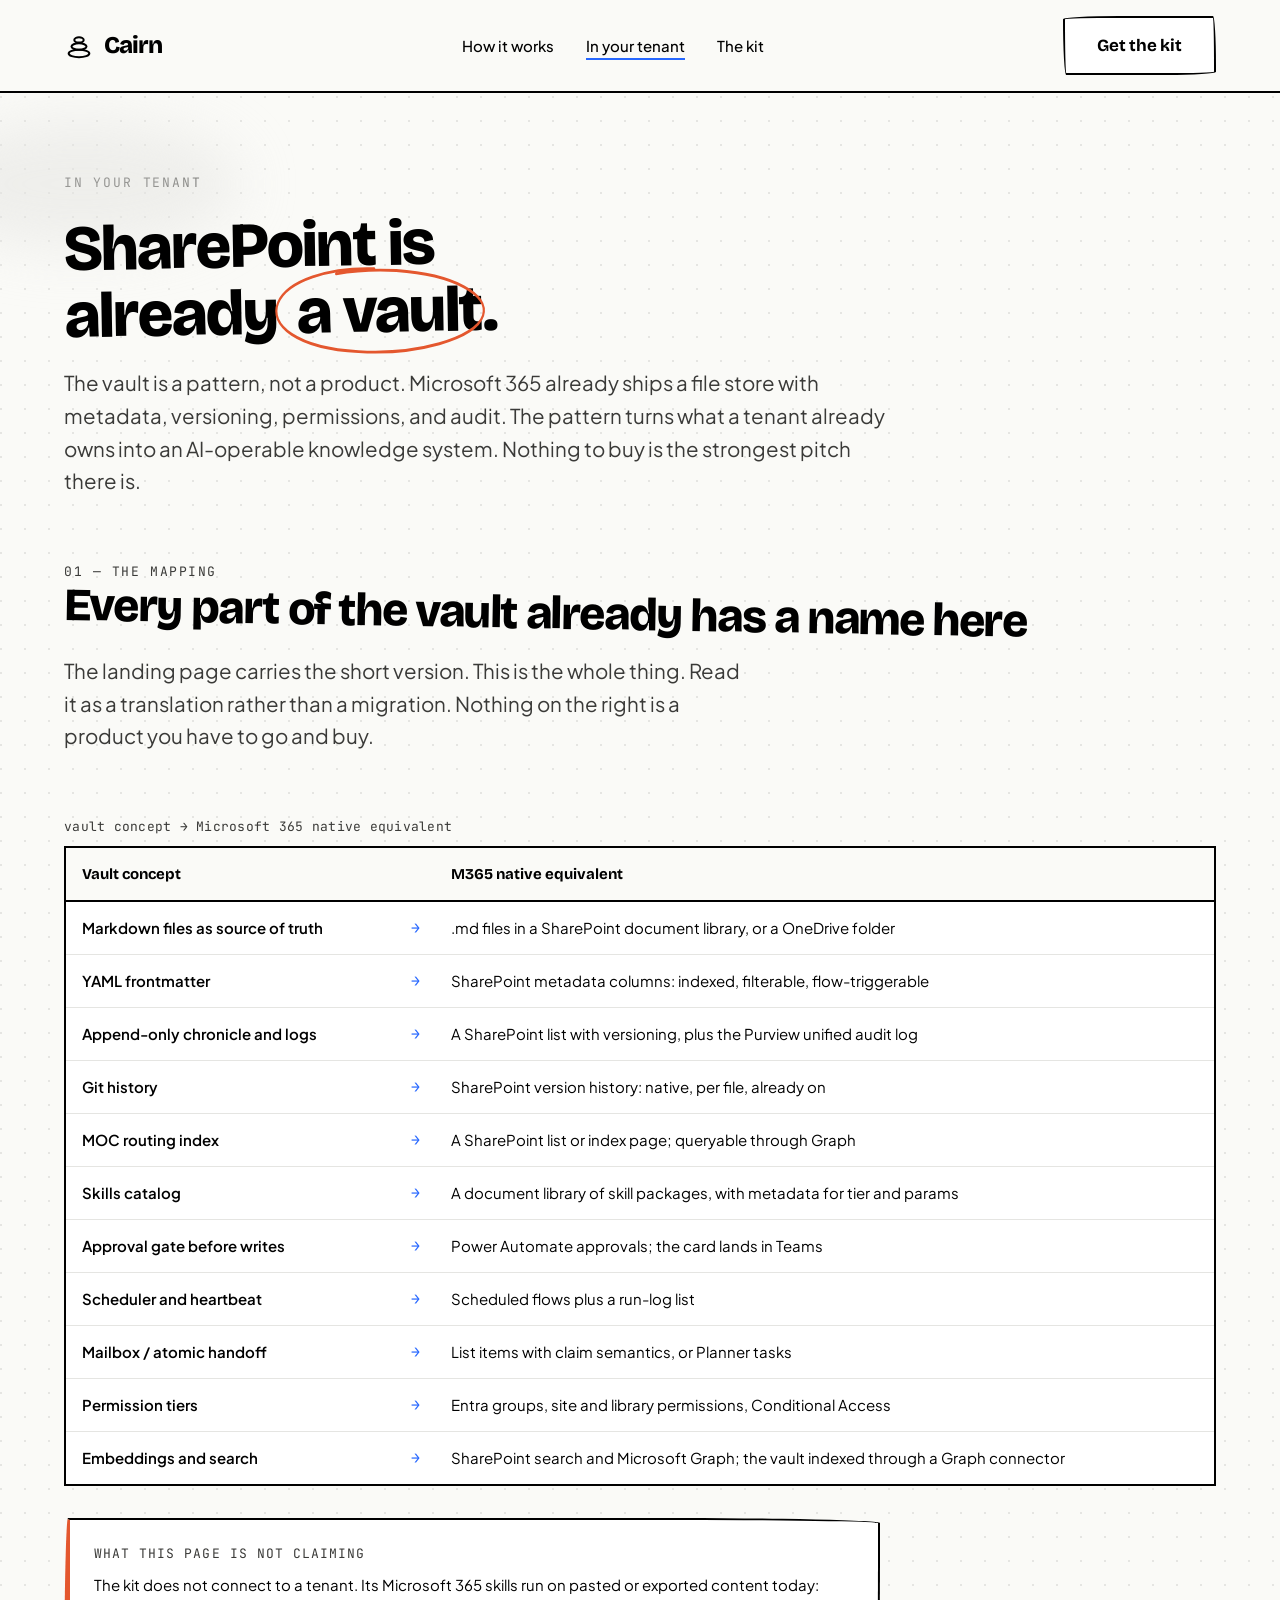
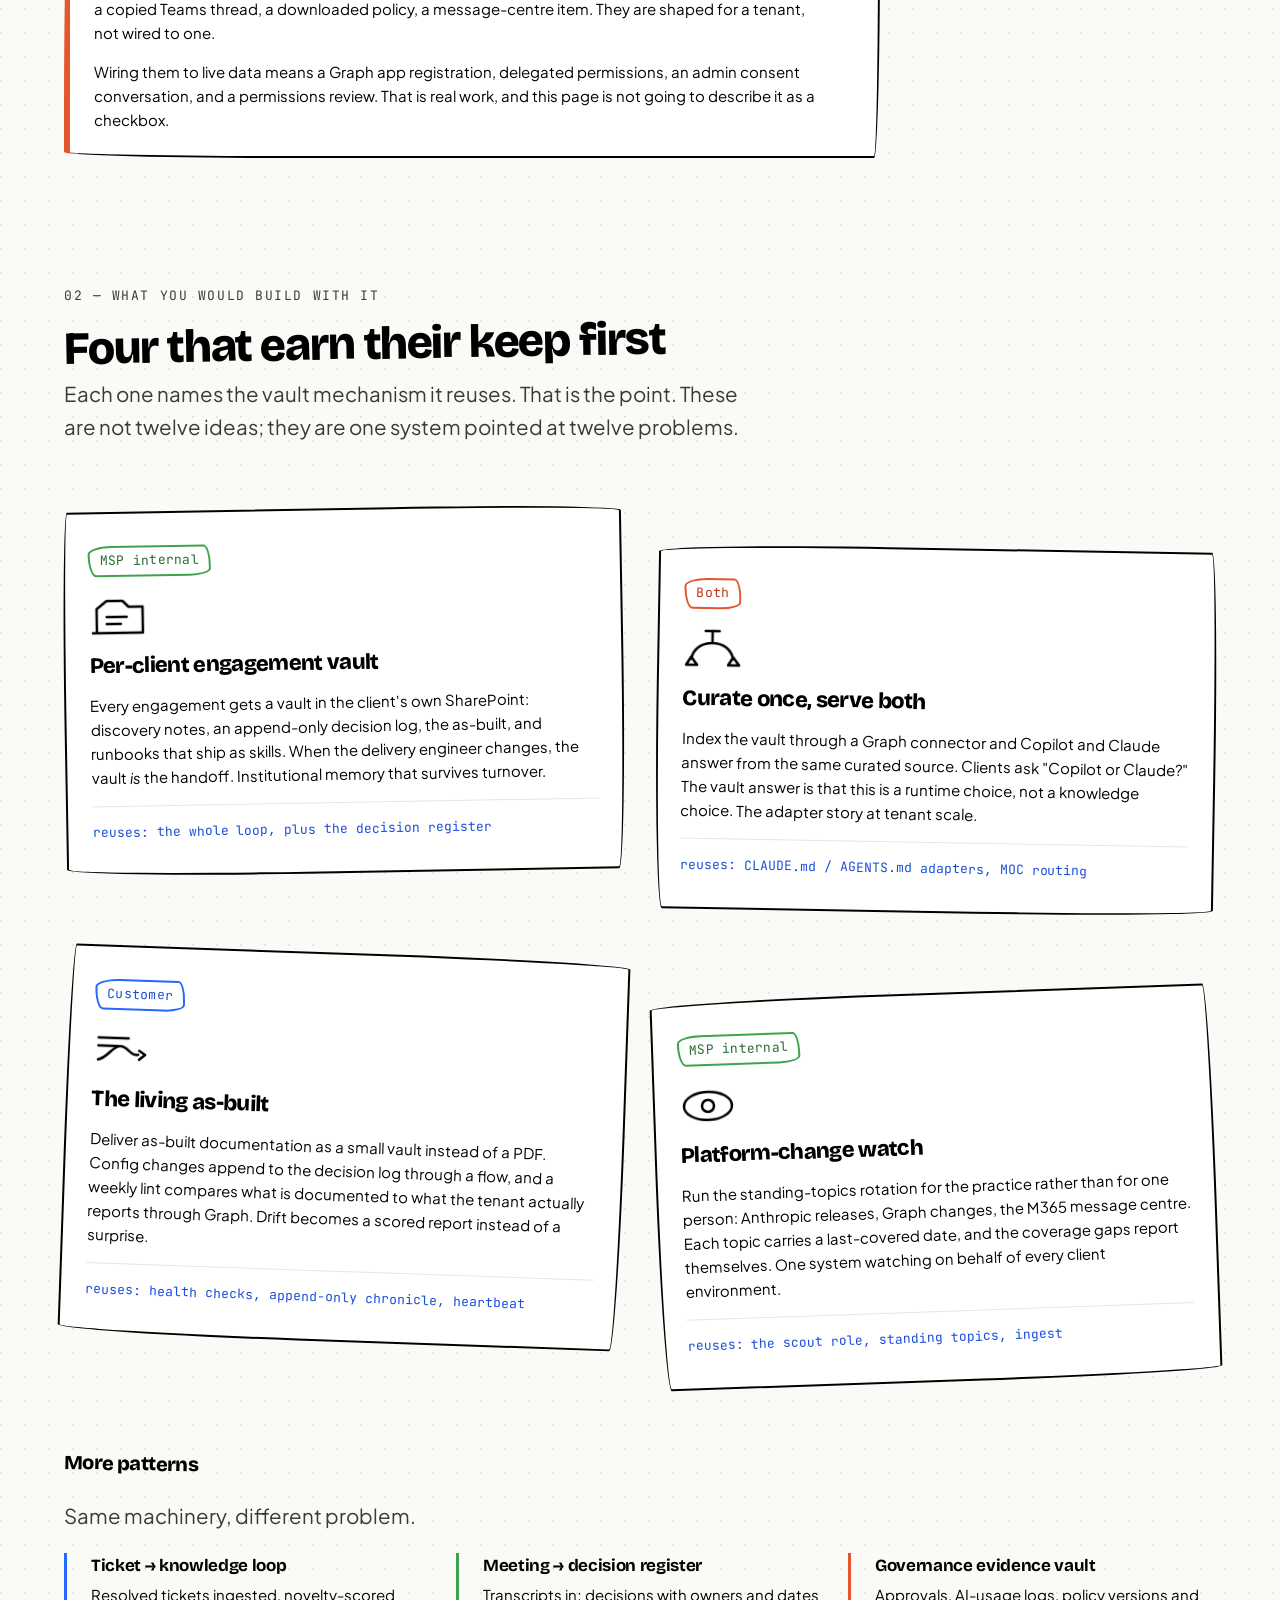
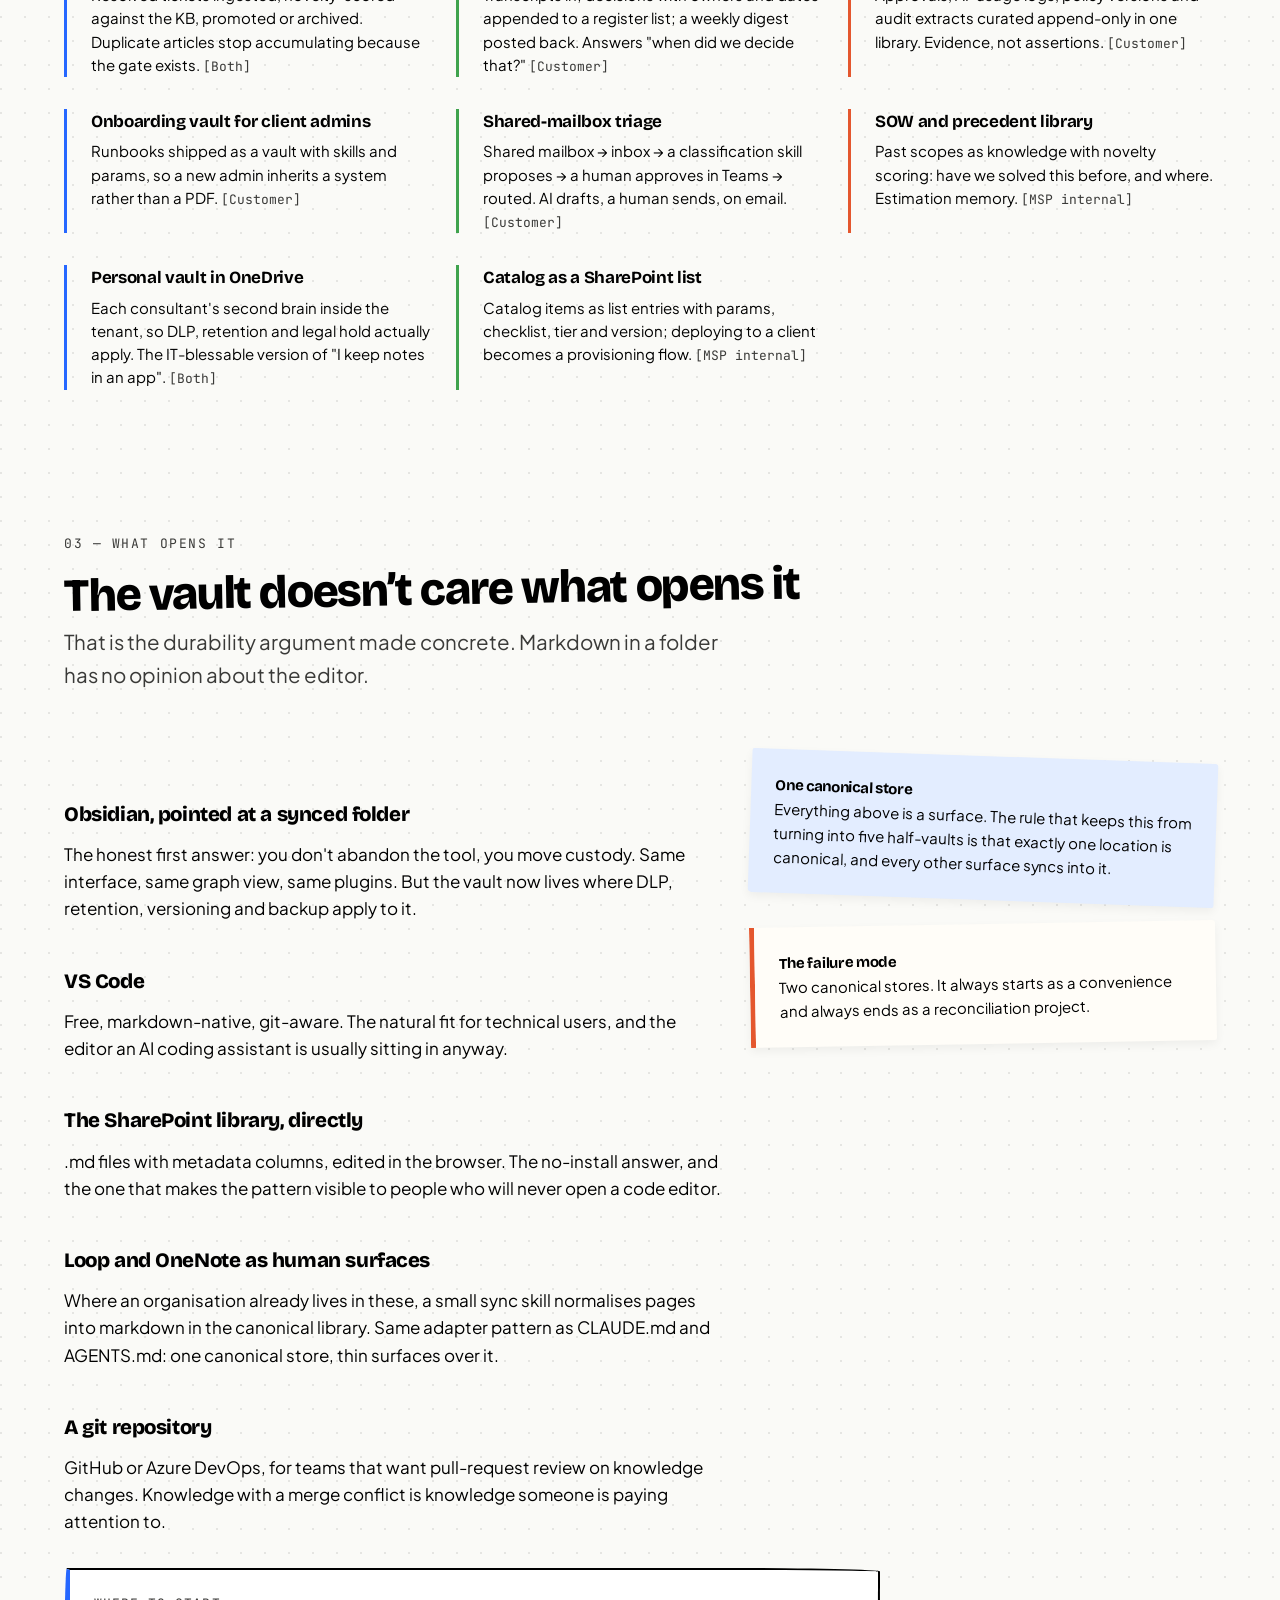
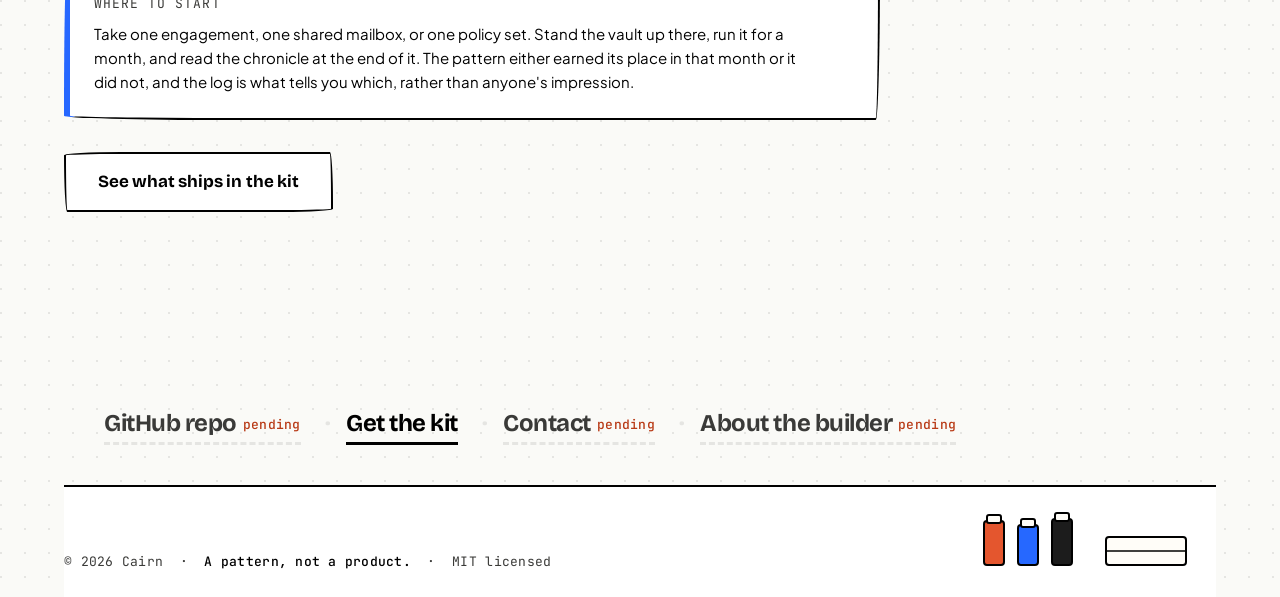
==== site/in-your-tenant.html @ 685f22d9 "Language and visual pass Language: em-dashes cut from 66 to 16 across the site (1.92 to 0.47 per 100" ====
<!DOCTYPE html>
<html lang="en">
<head>
<meta charset="utf-8">
<meta name="viewport" content="width=device-width, initial-scale=1">
<title>In your tenant — Cairn</title>
<meta name="description" content="The vault pattern on Microsoft rails. A tenant already ships a file store with metadata, versioning, permissions, approvals and audit — the full concept mapping, what you would build with it, and what it honestly takes.">
<meta name="theme-color" content="#FAFAF7">
<link rel="preconnect" href="https://fonts.googleapis.com">
<link rel="preconnect" href="https://fonts.gstatic.com" crossorigin>
<link href="https://fonts.googleapis.com/css2?family=Bricolage+Grotesque:opsz,wght@12..96,700;12..96,800&family=JetBrains+Mono:wght@400;500&family=Plus+Jakarta+Sans:wght@400;500;700&display=swap" rel="stylesheet">
<link rel="stylesheet" href="assets/board.css?v=20260827i">
<link rel="icon" href="data:image/svg+xml,%3Csvg xmlns='http://www.w3.org/2000/svg' viewBox='0 0 32 32'%3E%3Crect width='32' height='32' fill='%23FAFAF7'/%3E%3Cg fill='none' stroke='%23000' stroke-width='2.2'%3E%3Cellipse cx='16' cy='24' rx='11' ry='4'/%3E%3Cellipse cx='16' cy='16.5' rx='8' ry='3.4'/%3E%3Cellipse cx='16' cy='9.5' rx='5' ry='2.8'/%3E%3C/g%3E%3C/svg%3E">
<script>document.documentElement.className += " js";</script>
</head>
<body>

<a class="skip" href="#main">Skip to content</a>

<svg width="0" height="0" aria-hidden="true" focusable="false" class="defs">
  <filter id="marker" x="-12%" y="-12%" width="124%" height="124%">
    <feTurbulence type="fractalNoise" baseFrequency="0.028" numOctaves="2" seed="7" result="n"/>
    <feDisplacementMap in="SourceGraphic" in2="n" scale="2.1" xChannelSelector="R" yChannelSelector="G"/>
  </filter>
  <filter id="marker-fine" x="-12%" y="-12%" width="124%" height="124%">
    <feTurbulence type="fractalNoise" baseFrequency="0.04" numOctaves="2" seed="3" result="n2"/>
    <feDisplacementMap in="SourceGraphic" in2="n2" scale="1.3" xChannelSelector="R" yChannelSelector="G"/>
  </filter>
</svg>

<header class="nav">
  <div class="board nav-inner">
    <a class="wordmark" href="index.html">
      <svg width="30" height="30" viewBox="0 0 32 32" aria-hidden="true" focusable="false">
        <g fill="none" stroke="currentColor" stroke-width="2.2" filter="url(#marker-fine)">
          <ellipse cx="16" cy="24" rx="11" ry="4"/>
          <ellipse cx="16" cy="16.5" rx="8" ry="3.4"/>
          <ellipse cx="16" cy="9.5" rx="5" ry="2.8"/>
        </g>
      </svg>
      Cairn
    </a>
    <nav aria-label="Primary">
      <ul class="nav-links">
        <li><a href="index.html#panel-loop">How it works</a></li>
        <li><a href="in-your-tenant.html" aria-current="page">In your tenant</a></li>
        <li><a href="the-kit.html">The kit</a></li>
      </ul>
    </nav>
    <a class="btn" href="cairn-kit.zip" download>Get the kit</a>
  </div>
</header>

<main id="main">

<section class="board page-head">
  <div class="ghost ghost--hero"></div>
  <span class="eyebrow">In your tenant</span>
  <h1 class="rot-n1">SharePoint is already
    <span class="circled">a vault.<svg viewBox="0 0 400 130" aria-hidden="true" focusable="false" preserveAspectRatio="none"><path d="M196 8C112 5 34 22 16 52c-18 30 34 62 148 68 106 6 218-14 233-46 13-28-52-56-160-63-38-2-77-1-112 3"/></svg></span>
  </h1>
  <p class="section-lead">
    The vault is a pattern, not a product. Microsoft 365 already ships a file store
    with metadata, versioning, permissions, and audit. The pattern turns what a
    tenant already owns into an AI-operable knowledge system. Nothing to buy is the
    strongest pitch there is.
  </p>
</section>

<!-- =============================================== the mapping ============ -->
<section class="board section">
  <div class="section-head">
    <span class="section-num">01 &mdash; the mapping</span>
    <h2 class="rot-p1">Every part of the vault already has a name here</h2>
    <p class="section-lead">
      The landing page carries the short version. This is the whole thing. Read it
      as a translation rather than a migration. Nothing on the right is a product you
      have to go and buy.
    </p>
  </div>

  <div class="board-table-wrap">
    <table class="board-table">
      <caption>vault concept &rarr; Microsoft 365 native equivalent</caption>
      <thead>
        <tr>
          <th scope="col">Vault concept</th>
          <th scope="col" class="arrow-cell"><span class="sr-only">maps to</span></th>
          <th scope="col">M365 native equivalent</th>
        </tr>
      </thead>
      <tbody>
        <tr><td>Markdown files as source of truth</td><td class="arrow-cell"><span aria-hidden="true">&rarr;</span></td><td>.md files in a SharePoint document library, or a OneDrive folder</td></tr>
        <tr><td>YAML frontmatter</td><td class="arrow-cell"><span aria-hidden="true">&rarr;</span></td><td>SharePoint metadata columns: indexed, filterable, flow-triggerable</td></tr>
        <tr><td>Append-only chronicle and logs</td><td class="arrow-cell"><span aria-hidden="true">&rarr;</span></td><td>A SharePoint list with versioning, plus the Purview unified audit log</td></tr>
        <tr><td>Git history</td><td class="arrow-cell"><span aria-hidden="true">&rarr;</span></td><td>SharePoint version history: native, per file, already on</td></tr>
        <tr><td>MOC routing index</td><td class="arrow-cell"><span aria-hidden="true">&rarr;</span></td><td>A SharePoint list or index page; queryable through Graph</td></tr>
        <tr><td>Skills catalog</td><td class="arrow-cell"><span aria-hidden="true">&rarr;</span></td><td>A document library of skill packages, with metadata for tier and params</td></tr>
        <tr><td>Approval gate before writes</td><td class="arrow-cell"><span aria-hidden="true">&rarr;</span></td><td>Power Automate approvals; the card lands in Teams</td></tr>
        <tr><td>Scheduler and heartbeat</td><td class="arrow-cell"><span aria-hidden="true">&rarr;</span></td><td>Scheduled flows plus a run-log list</td></tr>
        <tr><td>Mailbox / atomic handoff</td><td class="arrow-cell"><span aria-hidden="true">&rarr;</span></td><td>List items with claim semantics, or Planner tasks</td></tr>
        <tr><td>Permission tiers</td><td class="arrow-cell"><span aria-hidden="true">&rarr;</span></td><td>Entra groups, site and library permissions, Conditional Access</td></tr>
        <tr><td>Embeddings and search</td><td class="arrow-cell"><span aria-hidden="true">&rarr;</span></td><td>SharePoint search and Microsoft Graph; the vault indexed through a Graph connector</td></tr>
      </tbody>
    </table>
  </div>

  <div class="callout callout--red">
    <span class="callout-label">What this page is not claiming</span>
    <p>The kit does not connect to a tenant. Its Microsoft 365 skills run on pasted
    or exported content today: a copied Teams thread, a downloaded policy, a
    message-centre item. They are shaped for a tenant, not wired to one.</p>
    <p>Wiring them to live data means a Graph app registration, delegated
    permissions, an admin consent conversation, and a permissions review. That is
    real work, and this page is not going to describe it as a checkbox.</p>
  </div>
</section>

<!-- =============================================== what you'd build ======= -->
<section class="board section">
  <div class="section-head">
    <span class="section-num">02 &mdash; what you would build with it</span>
    <h2 class="rot-n1">Four that earn their keep first</h2>
    <p class="section-lead">
      Each one names the vault mechanism it reuses. That is the point. These
      are not twelve ideas; they are one system pointed at twelve problems.
    </p>
  </div>

  <div class="case-grid">

    <article class="case rot-n1">
      <div class="tag-row"><span class="chip chip--internal">MSP internal</span></div>
      <svg width="58" height="46" viewBox="0 0 58 46" aria-hidden="true" focusable="false" class="arrow">
        <g filter="url(#marker)">
          <path d="M4 40h50M8 40V16l10-8h16l6 6h14v26"/>
          <path d="M18 24h20M18 31h14"/>
        </g>
      </svg>
      <h3>Per-client engagement vault</h3>
      <p>Every engagement gets a vault in the client's own SharePoint: discovery
      notes, an append-only decision log, the as-built, and runbooks that ship as
      skills. When the delivery engineer changes, the vault <em>is</em> the handoff.
      Institutional memory that survives turnover.</p>
      <span class="reuses">reuses: the whole loop, plus the decision register</span>
    </article>

    <article class="case rot-p1">
      <div class="tag-row"><span class="chip chip--both">Both</span></div>
      <svg width="58" height="46" viewBox="0 0 58 46" aria-hidden="true" focusable="false" class="arrow">
        <g filter="url(#marker)">
          <path d="M29 6v12M29 18C18 18 10 24 8 34M29 18c11 0 19 6 21 16"/>
          <path d="M3 40l5-8 6 8zM45 40l5-8 6 8z"/>
          <path d="M22 6h14"/>
        </g>
      </svg>
      <h3>Curate once, serve both</h3>
      <p>Index the vault through a Graph connector and Copilot and Claude answer
      from the same curated source. Clients ask "Copilot or Claude?" The vault
      answer is that this is a runtime choice, not a knowledge choice. The adapter
      story at tenant scale.</p>
      <span class="reuses">reuses: CLAUDE.md / AGENTS.md adapters, MOC routing</span>
    </article>

    <article class="case rot-p2">
      <div class="tag-row"><span class="chip chip--m365">Customer</span></div>
      <svg width="58" height="46" viewBox="0 0 58 46" aria-hidden="true" focusable="false" class="arrow">
        <g filter="url(#marker)">
          <path d="M5 34c10-2 14-14 22-14s10 10 18 8"/>
          <path d="M5 12h30M5 20h20"/>
          <path d="M46 24l6 4-6 5"/>
        </g>
      </svg>
      <h3>The living as-built</h3>
      <p>Deliver as-built documentation as a small vault instead of a PDF. Config
      changes append to the decision log through a flow, and a weekly lint compares
      what is documented to what the tenant actually reports through Graph. Drift
      becomes a scored report instead of a surprise.</p>
      <span class="reuses">reuses: health checks, append-only chronicle, heartbeat</span>
    </article>

    <article class="case rot-n2">
      <div class="tag-row"><span class="chip chip--internal">MSP internal</span></div>
      <svg width="58" height="46" viewBox="0 0 58 46" aria-hidden="true" focusable="false" class="arrow">
        <g filter="url(#marker)">
          <path d="M29 38c-13 0-24-6-24-14S16 10 29 10s24 6 24 14-11 14-24 14z"/>
          <path d="M29 30a6 6 0 1 0 0-12 6 6 0 0 0 0 12z"/>
        </g>
      </svg>
      <h3>Platform-change watch</h3>
      <p>Run the standing-topics rotation for the practice rather than for one
      person: Anthropic releases, Graph changes, the M365 message centre. Each topic
      carries a last-covered date, and the coverage gaps report themselves. One
      system watching on behalf of every client environment.</p>
      <span class="reuses">reuses: the scout role, standing topics, ingest</span>
    </article>

  </div>

  <h3 class="rot-p1">More patterns</h3>
  <p class="section-lead">Same machinery, different problem.</p>

  <div class="more-grid">
    <div class="more-item"><b>Ticket &rarr; knowledge loop</b> Resolved tickets ingested, novelty-scored against the KB, promoted or archived. Duplicate articles stop accumulating because the gate exists. <span class="mono muted">[Both]</span></div>
    <div class="more-item"><b>Meeting &rarr; decision register</b> Transcripts in; decisions with owners and dates appended to a register list; a weekly digest posted back. Answers "when did we decide that?" <span class="mono muted">[Customer]</span></div>
    <div class="more-item"><b>Governance evidence vault</b> Approvals, AI-usage logs, policy versions and audit extracts curated append-only in one library. Evidence, not assertions. <span class="mono muted">[Customer]</span></div>
    <div class="more-item"><b>Onboarding vault for client admins</b> Runbooks shipped as a vault with skills and params, so a new admin inherits a system rather than a PDF. <span class="mono muted">[Customer]</span></div>
    <div class="more-item"><b>Shared-mailbox triage</b> Shared mailbox &rarr; inbox &rarr; a classification skill proposes &rarr; a human approves in Teams &rarr; routed. AI drafts, a human sends, on email. <span class="mono muted">[Customer]</span></div>
    <div class="more-item"><b>SOW and precedent library</b> Past scopes as knowledge with novelty scoring: have we solved this before, and where. Estimation memory. <span class="mono muted">[MSP internal]</span></div>
    <div class="more-item"><b>Personal vault in OneDrive</b> Each consultant's second brain inside the tenant, so DLP, retention and legal hold actually apply. The IT-blessable version of "I keep notes in an app". <span class="mono muted">[Both]</span></div>
    <div class="more-item"><b>Catalog as a SharePoint list</b> Catalog items as list entries with params, checklist, tier and version; deploying to a client becomes a provisioning flow. <span class="mono muted">[MSP internal]</span></div>
  </div>
</section>

<!-- =============================================== toolsets =============== -->
<section class="board section">
  <div class="section-head">
    <span class="section-num">03 &mdash; what opens it</span>
    <h2 class="rot-n1">The vault doesn&rsquo;t care what opens it</h2>
    <p class="section-lead">
      That is the durability argument made concrete. Markdown in a folder has no
      opinion about the editor.
    </p>
  </div>

  <div class="grid">
    <div class="col-1-8 prose">
      <h3>Obsidian, pointed at a synced folder</h3>
      <p>The honest first answer: you don't abandon the tool, you move custody. Same
      interface, same graph view, same plugins. But the vault now lives where DLP,
      retention, versioning and backup apply to it.</p>

      <h3>VS Code</h3>
      <p>Free, markdown-native, git-aware. The natural fit for technical users, and
      the editor an AI coding assistant is usually sitting in anyway.</p>

      <h3>The SharePoint library, directly</h3>
      <p>.md files with metadata columns, edited in the browser. The no-install
      answer, and the one that makes the pattern visible to people who will never
      open a code editor.</p>

      <h3>Loop and OneNote as human surfaces</h3>
      <p>Where an organisation already lives in these, a small sync skill normalises
      pages into markdown in the canonical library. Same adapter pattern as
      CLAUDE.md and AGENTS.md: one canonical store, thin surfaces over it.</p>

      <h3>A git repository</h3>
      <p>GitHub or Azure DevOps, for teams that want pull-request review on knowledge
      changes. Knowledge with a merge conflict is knowledge someone is paying
      attention to.</p>
    </div>

    <div class="col-8-13">
      <div class="note note--blue rot-p2">
        <p class="note-title">One canonical store</p>
        <p>Everything above is a surface. The rule that keeps this from turning into
        five half-vaults is that exactly one location is canonical, and every other
        surface syncs into it.</p>
      </div>
      <div class="note note--redline rot-n1 stack-top">
        <p class="note-title">The failure mode</p>
        <p>Two canonical stores. It always starts as a convenience and always ends as
        a reconciliation project.</p>
      </div>
    </div>
  </div>

  <div class="callout callout--blue">
    <span class="callout-label">Where to start</span>
    <p>Take one engagement, one shared mailbox, or one policy set. Stand the vault up
    there, run it for a month, and read the chronicle at the end of it. The pattern
    either earned its place in that month or it did not, and the log is what tells
    you which, rather than anyone's impression.</p>
  </div>

  <p><a class="btn btn--blue" href="the-kit.html">See what ships in the kit</a></p>
</section>

</main>

<footer class="footer">
  <div class="board">
    <ul class="footer-links">
      <li><span class="pending">GitHub repo<span class="tag">pending</span></span></li>
      <li><a href="cairn-kit.zip" download>Get the kit</a></li>
      <li><span class="pending">Contact<span class="tag">pending</span></span></li>
      <li><span class="pending">About the builder<span class="tag">pending</span></span></li>
    </ul>
  </div>

  <div class="board">
    <div class="tray">
      <p class="tray-meta tray-line">
        &copy; 2026 Cairn &nbsp;&middot;&nbsp; <strong>A pattern, not a product.</strong>
        &nbsp;&middot;&nbsp; MIT licensed
      </p>
      <svg width="240" height="62" viewBox="0 0 240 62" aria-hidden="true" focusable="false">
        <g filter="url(#marker-fine)" class="s-ink" stroke-width="2" stroke-linejoin="round">
          <rect x="8"  y="10" width="20" height="44" rx="3" class="f-red"/>
          <rect x="11" y="4"  width="14" height="8"  rx="2" class="f-paper"/>
          <rect x="42" y="14" width="20" height="40" rx="3" class="f-blue"/>
          <rect x="45" y="8"  width="14" height="8"  rx="2" class="f-paper"/>
          <rect x="76" y="8"  width="20" height="46" rx="3" class="f-solid"/>
          <rect x="79" y="2"  width="14" height="8"  rx="2" class="f-paper"/>
          <rect x="130" y="26" width="80" height="28" rx="3" class="f-paper"/>
          <path d="M130 40h80" stroke-width="1.6"/>
        </g>
      </svg>
    </div>
  </div>
</footer>

<script src="assets/board.js?v=20260827i" defer></script>
</body>
</html>
---- site/assets/board.css ----
/* ==========================================================================
   Cairn — the board
   Hand-drawn whiteboard. Light mode only: it is a whiteboard.
   Tokens follow stitch_document_instruction_guide/DESIGN.md.
   ========================================================================== */

:root {
  /* --- surface ------------------------------------------------------- */
  --board:            #FAFAF7;   /* off-white dry-erase */
  --board-white:      #FFFFFF;   /* paper laid on the board */
  --dot:              #E5E5E2;   /* 24px dot grid */
  --smudge:           #E5E5E2;   /* eraser ghosts */
  --tape:             #EAE6D8;

  /* --- marker ink: strokes, circles, arrows, box edges ----------------
     These are the three briefed accents, unchanged. Every one clears 3:1
     against the board, which is the WCAG floor for graphical objects. */
  --ink:              #000000;
  --ink-red:          #E4572E;
  --ink-blue:         #2667FF;
  --ink-green:        #3FA34D;

  /* --- marker ink, text weight ---------------------------------------
     The same three markers pressed harder. Used ONLY where an accent
     carries reading text: #E4572E is 3.5:1 and #3FA34D is 3.1:1 on the
     board, which is fine for a drawn line and not fine for a sentence.
     These clear 5:1. */
  --ink-red-text:     #B83A16;
  --ink-blue-text:    #1B4FD8;
  --ink-green-text:   #2A6B34;
  --ink-soft:         #3A3A38;   /* secondary prose, 10.9:1 */

  /* --- sticky note tints ---------------------------------------------- */
  --note-yellow:      #FFF7D6;
  --note-blue:        #E3EDFF;
  --note-green:       #E4F3E6;
  --note-white:       #FFFDF8;
  --paper:            #FFFDF8;   /* marker bodies, eraser felt, SVG paper */
  --ink-solid:        #1b1b1b;   /* the black marker's barrel */
  --row-hover:        #FCFCF9;
  --on-ink:           #FFFFFF;

  /* --- type ----------------------------------------------------------- */
  --font-display: "Bricolage Grotesque", "Arial Black", sans-serif;
  --font-body:    "Plus Jakarta Sans", "Helvetica Neue", sans-serif;
  --font-mono:    "JetBrains Mono", ui-monospace, "SF Mono", Menlo, monospace;

  --t-hero:    clamp(2.75rem, 8.2vw, 6rem);      /* 44 -> 96px */
  --t-h2:      clamp(1.75rem, 3.6vw, 3rem);      /* 28 -> 48px */
  --t-h3:      clamp(1.125rem, 1.6vw, 1.375rem);
  --t-lead:    clamp(1.125rem, 1.6vw, 1.375rem);
  --t-body:    1.0625rem;
  --t-small:   0.9375rem;
  --t-note:    0.8125rem;                         /* 13px, mono */

  /* --- space: 8px unit ------------------------------------------------ */
  --u1: 8px;  --u2: 16px; --u3: 24px; --u4: 32px;
  --u5: 40px; --u6: 48px; --u8: 64px; --u10: 80px; --u12: 96px;
  --gutter: 24px;
  --margin: 64px;
  --max: 1440px;

  /* --- ink weight ----------------------------------------------------- */
  --stroke: 2.5px;
  --stroke-thin: 2px;

  /* --- the one shadow in the system: paper lifted off the board ------- */
  --lift: 0 4px 10px rgba(0, 0, 0, 0.05);
  --lift-tape: 0 1px 3px rgba(0, 0, 0, 0.08);

  /* --- motion --------------------------------------------------------- */
  --micro: 200ms;
  --standard: 320ms;
  --emphasis: 520ms;
  --ease-out: cubic-bezier(0.16, 1, 0.3, 1);
}

/* ==========================================================================
   Reset
   ========================================================================== */

*, *::before, *::after { box-sizing: border-box; }

html {
  -webkit-text-size-adjust: 100%;
  scroll-behavior: smooth;
  overflow-x: clip;
}

@media (prefers-reduced-motion: reduce) {
  html { scroll-behavior: auto; }
}

body {
  margin: 0;
  background-color: var(--board);
  background-image: radial-gradient(circle at 1px 1px, var(--dot) 1px, transparent 0);
  background-size: 24px 24px;
  color: var(--ink);
  font-family: var(--font-body);
  font-size: var(--t-body);
  line-height: 1.6;
  -webkit-font-smoothing: antialiased;
  overflow-x: hidden;
}

h1, h2, h3, h4 {
  font-family: var(--font-display);
  font-weight: 800;
  letter-spacing: -0.03em;
  line-height: 1.04;
  margin: 0;
  text-wrap: balance;
}

p { margin: 0 0 1em; max-width: 66ch; }
p:last-child { margin-bottom: 0; }

a { color: var(--ink); text-decoration-thickness: 2px; text-underline-offset: 4px; }
a:hover { text-decoration-color: var(--ink-blue); }

img, svg { max-width: 100%; }

::selection { background: var(--ink-blue); color: var(--on-ink); }

:focus-visible {
  outline: 3px solid var(--ink-blue-text);
  outline-offset: 3px;
  border-radius: 2px;
}

.skip {
  position: absolute; left: -9999px; top: 0;
  background: var(--board-white); border: var(--stroke) solid var(--ink);
  padding: var(--u2); z-index: 200; font-family: var(--font-mono);
}
.skip:focus { left: var(--u2); top: var(--u2); }

.sr-only {
  position: absolute; width: 1px; height: 1px; padding: 0; margin: -1px;
  overflow: hidden; clip: rect(0 0 0 0); white-space: nowrap; border: 0;
}

/* ==========================================================================
   Grid — 12 columns of discipline under the chaos
   ========================================================================== */

.board {
  max-width: var(--max);
  margin-inline: auto;
  padding-inline: var(--gutter);
}

@media (min-width: 900px) {
  .board { padding-inline: var(--margin); }
}

.grid {
  display: grid;
  grid-template-columns: repeat(12, 1fr);
  gap: var(--gutter);
}

@media (max-width: 899px) {
  .grid { grid-template-columns: 1fr; }
  .grid > * { grid-column: auto !important; }
}

section { position: relative; }

/* ==========================================================================
   Marker primitives
   ========================================================================== */

/* Wobbly rectangle. Asymmetric radii on both axes read as an overshot
   hand-drawn corner rather than a rounded one. */
.wobble {
  border: var(--stroke) solid var(--ink);
  border-radius: 255px 12px 225px 15px / 15px 225px 15px 255px;
  background: var(--board-white);
}
.wobble--alt   { border-radius: 12px 240px 18px 255px / 220px 14px 250px 16px; }
.wobble--red   { border-color: var(--ink-red); }
.wobble--green { border-color: var(--ink-green); }

/* Rotations. Classes, not inline styles, so the ink stays in the stylesheet. */
.rot-n3 { --rot: -3deg; } .rot-n2 { --rot: -2deg; } .rot-n1 { --rot: -1deg; }
.rot-p1 { --rot:  1deg; } .rot-p2 { --rot:  2deg; } .rot-p3 { --rot:  3deg; }
[class*="rot-"] { transform: rotate(var(--rot, 0deg)); }

@media (max-width: 899px) {
  /* Mobile: the board straightens up. Rotation costs legibility and tap
     accuracy, and buys atmosphere that a phone screen has no room for. */
  [class*="rot-"] { transform: rotate(calc(var(--rot, 0deg) * 0.25)); }
}

/* Marker underline — a scribbled stroke under a word */
.underline-marker {
  background-image: linear-gradient(var(--u-color, var(--ink-green)), var(--u-color, var(--ink-green)));
  background-repeat: no-repeat;
  background-size: 100% 3px;
  background-position: 0 92%;
  padding-bottom: 2px;
}
.underline-marker--green { --u-color: var(--ink-green); }
.underline-marker--red   { --u-color: var(--ink-red); }
.underline-marker--blue  { --u-color: var(--ink-blue); }

/* Circled word — an SVG ellipse that draws itself on. The word is inside the
   span, so the circle is decoration and the text is text. */
.circled { position: relative; display: inline-block; padding: 0 0.12em; }
.circled > svg {
  position: absolute; inset: -22% -9%;
  width: 118%; height: 144%;
  pointer-events: none; overflow: visible;
}
.circled > svg path {
  fill: none; stroke: var(--ink-red);
  stroke-width: 4; stroke-linecap: round;
}

@media (prefers-reduced-motion: no-preference) {
  .circled > svg path {
    /* the path measures ~917 user units; the dash is set just above it so a
       single dash covers the whole stroke */
    stroke-dasharray: 950;
    stroke-dashoffset: 950;
    animation: draw-on 1100ms var(--ease-out) 420ms forwards;
  }
}
@keyframes draw-on { to { stroke-dashoffset: 0; } }

/* Hand-drawn arrows */
.arrow { overflow: visible; }
.arrow path, .arrow line, .arrow polyline {
  fill: none;
  stroke: var(--ink);
  stroke-width: var(--stroke);
  stroke-linecap: round;
  stroke-linejoin: round;
}
.arrow--blue path, .arrow--blue polyline { stroke: var(--ink-blue); }

/* Scroll-drawn arrows. Only armed when JS is present — with JS off the
   arrows are simply drawn, which is the finished state anyway. */
.js .draw path { stroke-dasharray: var(--len, 400); stroke-dashoffset: var(--len, 400); }
.js .draw.inked path { transition: stroke-dashoffset 800ms var(--ease-out); stroke-dashoffset: 0; }

@media (prefers-reduced-motion: reduce) {
  .js .draw path { stroke-dashoffset: 0; }
}

/* Sticky note */
.note {
  position: relative;
  padding: var(--u3);
  background: var(--note-yellow);
  box-shadow: var(--lift);
  border-radius: 2px 3px 2px 4px;
  transition: transform var(--standard) var(--ease-out),
              box-shadow var(--standard) var(--ease-out);
}
.note--blue  { background: var(--note-blue); }
.note--green { background: var(--note-green); }
.note--white { background: var(--note-white); }
.note--redline {
  background: var(--note-white);
  border-left: 5px solid var(--ink-red);
  border-radius: 0 3px 2px 0;
}

/* Sticky notes straighten from their rotation on hover */
.note:hover, .note:focus-within {
  transform: rotate(0deg) translateY(-3px);
  box-shadow: 0 10px 20px rgba(0, 0, 0, 0.07);
}

@media (prefers-reduced-motion: reduce) {
  .note { transition: none; }
  .note:hover, .note:focus-within { transform: rotate(var(--rot, 0deg)); }
}

.note h3, .note-title {
  font-family: var(--font-display);
  font-size: var(--t-h3);
  font-weight: 700;
  letter-spacing: -0.02em;
  margin: 0 0 var(--u1);
}
.note p { font-size: var(--t-small); margin: 0; }

/* Masking tape */
.tape {
  position: absolute;
  width: 96px; height: 27px;
  background: var(--tape);
  background-image: repeating-linear-gradient(
    90deg, rgba(255,255,255,0.35) 0 2px, transparent 2px 9px);
  box-shadow: var(--lift-tape);
  z-index: 3;
  /* torn ends */
  clip-path: polygon(
    3% 0%, 97% 4%, 100% 22%, 96% 46%, 99% 74%, 95% 100%,
    5% 96%, 1% 72%, 4% 48%, 0% 26%
  );
  opacity: 0.95;
}
.tape--tl { top: -12px; left: 22px; transform: rotate(-6deg); }
.tape--tr { top: -14px; right: 26px; transform: rotate(4deg); }
.tape--top { top: -13px; left: 50%; transform: translateX(-50%) rotate(-2deg); }

/* Polaroid — white paper, thick border, taped to the board */
.polaroid {
  position: relative;
  background: var(--board-white);
  border: var(--stroke-thin) solid var(--ink);
  padding: var(--u3) var(--u3) var(--u2);
  box-shadow: var(--lift);
}
.polaroid figcaption {
  font-family: var(--font-mono);
  font-size: var(--t-note);
  letter-spacing: 0.02em;
  color: var(--ink-soft);
  margin-top: var(--u2);
  padding-top: var(--u1);
  border-top: 1px solid var(--dot);
}

/* Margin annotation — blue technical note in the gutter */
.annot {
  font-family: var(--font-mono);
  font-size: var(--t-note);
  line-height: 1.5;
  letter-spacing: 0.02em;
  color: var(--ink-blue-text);
  display: block;
}
.annot--red { color: var(--ink-red-text); }
.annot--ink { color: var(--ink-soft); }
.annot::before { content: "↳ "; opacity: 0.7; }
.annot--plain::before { content: none; }

/* Eraser ghost — a place the board was used and wiped */
.ghost {
  position: absolute;
  background: var(--smudge);
  filter: blur(28px);
  opacity: 0.55;
  border-radius: 50%;
  pointer-events: none;
  z-index: 0;
}

/* Buttons — outlined in marker, filled on hover */
.btn {
  display: inline-flex;
  align-items: center;
  gap: var(--u1);
  font-family: var(--font-display);
  font-size: 1.0625rem;
  font-weight: 700;
  letter-spacing: -0.01em;
  padding: 14px var(--u4);
  background: var(--board-white);
  border: var(--stroke) solid var(--ink);
  border-radius: 255px 14px 225px 15px / 15px 225px 15px 255px;
  color: var(--ink);
  text-decoration: none;
  cursor: pointer;
  transition: background-color var(--micro) ease-out, transform var(--micro) ease-out;
}
.btn:hover { background: var(--ink-green); transform: rotate(-1deg); }
.btn:active { transform: rotate(0deg) translateY(1px); }
.btn--blue:hover { background: var(--ink-blue); color: var(--on-ink); }

@media (prefers-reduced-motion: reduce) {
  .btn { transition: background-color var(--micro) ease-out; }
  .btn:hover, .btn:active { transform: none; }
}

.btn--ghost {
  background: transparent;
  border-style: dashed;
  border-width: var(--stroke-thin);
}

/* Code — a command written on the board */
.cmd {
  font-family: var(--font-mono);
  font-size: var(--t-small);
  background: var(--board-white);
  border: var(--stroke-thin) solid var(--ink);
  border-radius: 3px 8px 4px 10px / 9px 4px 10px 3px;
  padding: var(--u2) var(--u3);
  overflow-x: auto;
  line-height: 1.8;
  margin: 0 0 var(--u2);
}
.cmd .prompt { color: var(--ink-blue-text); user-select: none; }
.cmd .comment { color: var(--ink-soft); }

/* Section heading with a hand-numbered marker */
.section-head { margin-bottom: var(--u8); }
.section { padding-bottom: var(--u12); }
#how-it-works { padding-bottom: 150px; }
.section--tight { padding-bottom: var(--u10); }
.section-num {
  font-family: var(--font-mono);
  font-size: var(--t-note);
  letter-spacing: 0.12em;
  text-transform: uppercase;
  color: var(--ink-soft);
  display: block;
  margin-bottom: var(--u1);
}
.section-head h2 { font-size: var(--t-h2); }
.section-lead {
  font-size: var(--t-lead);
  color: var(--ink-soft);
  margin-top: var(--u2);
  max-width: 46ch;
}

/* ==========================================================================
   Nav
   ========================================================================== */

.nav {
  position: relative;
  z-index: 40;
  border-bottom: var(--stroke-thin) solid var(--ink);
  background: var(--board);
}
.nav-inner {
  display: flex;
  align-items: center;
  justify-content: space-between;
  gap: var(--u3);
  padding-block: var(--u2);
  flex-wrap: wrap;
}
.wordmark {
  display: inline-flex;
  align-items: center;
  gap: 10px;
  font-family: var(--font-display);
  font-size: 1.5rem;
  font-weight: 800;
  letter-spacing: -0.04em;
  text-decoration: none;
  color: var(--ink);
}
.wordmark svg { display: block; }

.nav-links {
  display: flex;
  align-items: center;
  gap: var(--u4);
  list-style: none;
  margin: 0;
  padding: 0;
}
.nav-links a {
  font-family: var(--font-body);
  font-size: var(--t-small);
  font-weight: 500;
  text-decoration: none;
  padding-bottom: 3px;
  border-bottom: 2px solid transparent;
}
.nav-links a:hover, .nav-links a[aria-current="page"] {
  border-bottom-color: var(--ink-blue);
}

@media (max-width: 700px) {
  .nav-inner { justify-content: flex-start; }
  .nav-links { gap: var(--u3); font-size: var(--t-small); flex-wrap: wrap; }
  .nav .btn { padding: 10px var(--u3); font-size: 0.9375rem; }
}

/* ==========================================================================
   Footer — the marker tray
   ========================================================================== */

.footer { margin-top: var(--u12); position: relative; }

.footer-links {
  display: flex;
  flex-wrap: wrap;
  align-items: baseline;
  gap: var(--u2) var(--u3);
  font-family: var(--font-display);
  font-size: clamp(1.125rem, 2vw, 1.5rem);
  font-weight: 700;
  letter-spacing: -0.02em;
  padding-bottom: var(--u5);
  list-style: none;
  margin: 0;
}
.footer-links li { display: inline-flex; align-items: baseline; }
.footer-links a { text-decoration: none; border-bottom: 3px solid var(--ink); }
.footer-links a:hover { border-bottom-color: var(--ink-blue); }
.footer-links .pending {
  border-bottom: 3px dashed var(--dot);
  color: var(--ink-soft);
}
.footer-links .pending .tag {
  font-family: var(--font-mono);
  font-size: var(--t-note);
  font-weight: 500;
  letter-spacing: 0.02em;
  color: var(--ink-red-text);
  margin-left: 6px;
  vertical-align: 2px;
  border: none;
}
.footer-links li + li::before {
  content: "\00B7";
  color: var(--dot);
  margin-right: var(--u2);
}
/* the middle column of the mapping table carries a header for screen
   readers and a marker arrow for everyone else */

.tray {
  border-top: var(--stroke) solid var(--ink);
  background: var(--board-white);
  display: flex;
  align-items: flex-end;
  justify-content: space-between;
  gap: var(--u3);
  padding: var(--u3) 0 var(--u3);
  flex-wrap: wrap;
}
.tray-meta {
  font-family: var(--font-mono);
  font-size: var(--t-note);
  color: var(--ink-soft);
  letter-spacing: 0.02em;
}
.tray-meta strong { color: var(--ink); font-weight: 500; }

/* ==========================================================================
   Prose blocks on inner pages
   ========================================================================== */

.prose { max-width: 68ch; }
.prose h2 { font-size: var(--t-h2); margin-top: var(--u10); margin-bottom: var(--u3); }
.prose h3 {
  font-size: var(--t-h3);
  margin-top: var(--u6);
  margin-bottom: var(--u2);
  letter-spacing: -0.02em;
}
.prose ul, .prose ol { padding-left: 1.25em; margin: 0 0 1em; }
.prose li { margin-bottom: 0.5em; max-width: 64ch; }
.prose strong { font-weight: 700; }

/* Tables written on the board */
.board-table-wrap { overflow-x: auto; margin-bottom: var(--u4); }
.board-table {
  width: 100%;
  min-width: 620px;
  border-collapse: collapse;
  background: var(--board-white);
  border: var(--stroke) solid var(--ink);
  font-size: var(--t-small);
}
.board-table caption {
  font-family: var(--font-mono);
  font-size: var(--t-note);
  color: var(--ink-soft);
  text-align: left;
  padding-bottom: var(--u1);
  letter-spacing: 0.02em;
}
.board-table th, .board-table td {
  text-align: left;
  padding: 14px var(--u2);
  border-bottom: 1px solid var(--dot);
  vertical-align: top;
}
.board-table thead th {
  font-family: var(--font-display);
  font-size: var(--t-small);
  font-weight: 700;
  border-bottom: var(--stroke) solid var(--ink);
  background: var(--board);
}
.board-table tbody tr:last-child td { border-bottom: none; }
.board-table tbody tr:hover { background: var(--row-hover); }
.board-table td:first-child { font-weight: 600; }
.board-table .arrow-cell {
  width: 40px;
  text-align: center;
  color: var(--ink-blue);
  font-family: var(--font-mono);
  padding-inline: 0;
}

/* Tag chips — mono labels, never color alone */
.tag-row { display: flex; flex-wrap: wrap; gap: var(--u1); margin-bottom: var(--u2); }
.chip {
  font-family: var(--font-mono);
  font-size: var(--t-note);
  letter-spacing: 0.02em;
  padding: 3px 10px;
  border: var(--stroke-thin) solid var(--ink);
  border-radius: 40px 12px 36px 14px / 14px 34px 12px 38px;
  background: var(--board-white);
  white-space: nowrap;
}
.chip--m365 { border-color: var(--ink-blue); color: var(--ink-blue-text); }
.chip--generic { border-color: var(--ink); }
.chip--internal { border-color: var(--ink-green); color: var(--ink-green-text); }
.chip--both { border-color: var(--ink-red); color: var(--ink-red-text); }

/* Callout — a boxed aside in marker */
.callout {
  border: var(--stroke) solid var(--ink);
  border-left-width: 6px;
  border-radius: 4px 220px 6px 230px / 200px 5px 210px 6px;
  background: var(--board-white);
  padding: var(--u3);
  margin: var(--u4) 0;
  max-width: 68ch;
}
.callout--red { border-left-color: var(--ink-red); }
.callout--blue { border-left-color: var(--ink-blue); }
.callout p { font-size: var(--t-small); }
.callout .callout-label {
  font-family: var(--font-mono);
  font-size: var(--t-note);
  letter-spacing: 0.08em;
  text-transform: uppercase;
  color: var(--ink-soft);
  display: block;
  margin-bottom: var(--u1);
}

/* Utility */
.stack-1 > * + * { margin-top: var(--u1); }
.stack-2 > * + * { margin-top: var(--u2); }
.stack-3 > * + * { margin-top: var(--u3); }
.stack-4 > * + * { margin-top: var(--u4); }
.mono { font-family: var(--font-mono); font-size: var(--t-note); }
.nowrap { white-space: nowrap; }
.muted { color: var(--ink-soft); }

/* ==========================================================================
   Hero
   ========================================================================== */

.hero { padding-top: var(--u10); padding-bottom: var(--u12); }
.hero-inner { position: relative; min-height: 540px; }

.hero h1 {
  font-size: var(--t-hero);
  max-width: 15ch;
  margin-bottom: var(--u4);
}
.hero-sub {
  font-size: clamp(1.25rem, 2vw, 1.625rem);
  font-weight: 500;
  max-width: 36ch;
  margin-bottom: var(--u8);
}
.hero-cta { position: relative; display: inline-flex; align-items: center; }
.hero-cta .cta-arrow {
  position: absolute;
  left: calc(100% + 18px); top: -52px;
  width: 118px; height: 96px;
  pointer-events: none;
}
.hero-note { margin-top: var(--u4); max-width: 42ch; }

.doodles {
  position: absolute;
  right: 0; bottom: -8px;
  width: min(380px, 32vw);
  pointer-events: none;
  z-index: 0;
}

@media (max-width: 1199px) {
  .hero-inner { min-height: 0; }
  .doodles { position: static; width: 280px; margin-top: var(--u8); }
  .hero-cta .cta-arrow { display: none; }
}
@media (max-width: 560px) {
  .doodles { width: 220px; }
}

/* the cairn stacks stone by stone on first load */
@media (prefers-reduced-motion: no-preference) {
  .stone { animation: stack 620ms var(--ease-out) both; }
  .stone--1 { animation-delay: 200ms; }
  .stone--2 { animation-delay: 420ms; }
  .stone--3 { animation-delay: 620ms; }
  .stone--4 { animation-delay: 820ms; }
  .doodle-late { animation: fade-in 700ms ease-out 1000ms both; }
}
@keyframes stack {
  from { opacity: 0; transform: translateY(-26px) rotate(-4deg); }
  to   { opacity: 1; transform: none; }
}
@keyframes fade-in { from { opacity: 0; } to { opacity: 1; } }

/* ==========================================================================
   Flowchart
   ========================================================================== */

.flow {
  display: flex;
  align-items: stretch;
  gap: var(--u1);
  flex-wrap: nowrap;
}
.flow-box {
  flex: 1 1 0;
  min-width: 0;
  padding: var(--u3) var(--u2);
  background: var(--board-white);
  border: var(--stroke) solid var(--ink);
  border-radius: 250px 14px 235px 16px / 16px 230px 14px 250px;
  box-shadow: var(--lift);
  transition: transform var(--standard) var(--ease-out);
}
.flow-box:nth-child(1) { border-radius: 12px 240px 16px 250px / 235px 14px 245px 15px; }
.flow-box:nth-child(5) { border-radius: 240px 16px 250px 13px / 14px 245px 15px 235px; }
.flow-box:hover { transform: rotate(0deg) translateY(-3px); }
.flow-box--audit { border-color: var(--ink-red); }

.flow-box h3 {
  font-family: var(--font-mono);
  font-size: 0.9375rem;
  font-weight: 700;
  letter-spacing: 0.1em;
  margin: 0 0 var(--u1);
}
.flow-box--audit h3 { color: var(--ink-red-text); }
.flow-box p { font-size: var(--t-small); line-height: 1.5; margin: 0; }

.flow-wrap { position: relative; }
.flow-margin {
  position: absolute;
  max-width: 22ch;
  z-index: 2;
}
.flow-margin--a { left: 4px; top: -58px; }
.flow-margin--b { left: 52%; bottom: -56px; }
.flow-margin--c { right: 0; bottom: -104px; text-align: right; }
.flow-margin--c .annot::before { content: none; }
.flow-margin--c .annot::after { content: " ↰"; opacity: 0.7; }

@media (max-width: 899px) {
  #how-it-works { padding-bottom: var(--u10); }
  .flow-margin { position: static; max-width: none; margin-block: var(--u2); text-align: left; }
  .flow-margin--c .annot::after { content: none; }
  .flow-margin--c .annot::before { content: "↳ "; opacity: 0.7; }
}

.flow-arrow { flex: 0 0 44px; align-self: center; }
.flow-arrow svg { display: block; width: 44px; height: 30px; }

@media (max-width: 899px) {
  .flow { flex-direction: column; gap: var(--u1); }
  .flow-box { width: 100%; }
  .flow-arrow { align-self: flex-start; margin-left: var(--u5); }
  .flow-arrow svg { transform: rotate(90deg); }
  .flow-box:hover { transform: none; }
}

@media (prefers-reduced-motion: reduce) {
  .flow-box { transition: none; }
  .flow-box:hover { transform: rotate(var(--rot, 0deg)); }
}

/* ==========================================================================
   The board — features wall
   ========================================================================== */

.wall { row-gap: var(--u6); column-gap: var(--gutter); align-items: start; }

.wall > .w1 { grid-column: 1 / 6;  grid-row: 1; }
.wall > .w2 { grid-column: 1 / 6;  grid-row: 2; }
.wall > .w3 { grid-column: 7 / 13; grid-row: 1 / 3; align-self: stretch; }
.wall > .w4 { grid-column: 1 / 5;  grid-row: 3; }
.wall > .w5 { grid-column: 5 / 8;  grid-row: 3; }
.wall > .w6 { grid-column: 8 / 13; grid-row: 3; }

@media (max-width: 899px) {
  .wall > * { grid-column: auto !important; grid-row: auto !important; }
  .wall { row-gap: var(--u5); }
}

.w1 { padding: var(--u4) var(--u3); }
.w1 .note-title { font-size: clamp(1.25rem, 2.4vw, 1.75rem); }
.w5 { padding: var(--u2) var(--u2) var(--u2) 14px; }
.w5 .note-title { font-size: 1.0625rem; }
.w6 { padding: var(--u4) var(--u3); }
.w4 { padding: var(--u4) var(--u3); }

.feature-tag {
  font-family: var(--font-mono);
  font-size: var(--t-note);
  letter-spacing: 0.02em;
  color: var(--ink-soft);
  display: block;
  margin-top: var(--u2);
}
.feature-tag a { color: var(--ink-blue-text); }

/* ==========================================================================
   The principle — torn page taped to the board
   ========================================================================== */

.principle { padding-block: var(--u12); }
.torn {
  position: relative;
  max-width: 780px;
  margin-inline: auto;
  background: var(--board-white);
  padding: var(--u10) var(--u8) var(--u8);
  box-shadow: 0 6px 18px rgba(0, 0, 0, 0.06);
  clip-path: polygon(0.0% 2.86%, 3.85% 1.24%, 7.69% 1.12%, 11.54% 1.8%, 15.38% 0.02%, 19.23% 2.4%, 23.08% 1.9%, 26.92% 0.75%, 30.77% 2.09%, 34.62% 0.13%, 38.46% 1.67%, 42.31% 2.49%, 46.15% 0.6%, 50.0% 2.08%, 53.85% 0.56%, 57.69% 0.87%, 61.54% 2.83%, 65.38% 0.76%, 69.23% 1.81%, 73.08% 1.18%, 76.92% 0.23%, 80.77% 2.78%, 84.62% 1.19%, 88.46% 1.39%, 92.31% 1.77%, 96.15% -0.09%, 100.0% 2.36%, 100.0% 97.85%, 96.15% 99.62%, 92.31% 97.33%, 88.46% 98.15%, 84.62% 100.07%, 80.77% 97.84%, 76.92% 99.44%, 73.08% 98.07%, 69.23% 97.31%, 65.38% 100.15%, 61.54% 98.17%, 57.69% 98.99%, 53.85% 98.88%, 50.0% 96.81%, 46.15% 99.78%, 42.31% 98.74%, 38.46% 98.45%, 34.62% 99.52%, 30.77% 96.79%, 26.92% 99.05%, 23.08% 99.37%, 19.23% 98.03%, 15.38% 99.82%, 11.54% 97.23%, 7.69% 98.15%, 3.85% 99.84%, 0.0% 97.88%);
}
/* notebook ruling, faint */
.torn::before {
  content: "";
  position: absolute; inset: 0;
  background-image: repeating-linear-gradient(
    var(--board-white) 0 33px, var(--dot) 33px 34px
  );
  opacity: 0.5;
  pointer-events: none;
}
.torn > * { position: relative; }

.torn blockquote {
  margin: 0;
  font-family: var(--font-display);
  font-size: clamp(1.625rem, 4vw, 3.125rem);
  font-weight: 700;
  line-height: 1.24;
  letter-spacing: -0.025em;
  text-wrap: balance;
}
.torn cite {
  display: block;
  margin-top: var(--u4);
  font-family: var(--font-mono);
  font-size: var(--t-small);
  font-style: normal;
  color: var(--ink-soft);
  letter-spacing: 0.02em;
}
.principle-wrap { position: relative; }
.principle-wrap .tape--top { top: -6px; z-index: 5; }

@media (max-width: 620px) {
  .torn { padding: var(--u8) var(--u4) var(--u6); }
}

/* ==========================================================================
   Kit page — catalog cards
   ========================================================================== */

.cat-grid {
  display: grid;
  grid-template-columns: repeat(auto-fit, minmax(min(100%, 320px), 1fr));
  gap: var(--u3);
  margin-bottom: var(--u6);
}
.cat-card {
  background: var(--board-white);
  border: var(--stroke-thin) solid var(--ink);
  border-radius: 4px 200px 6px 210px / 190px 5px 200px 6px;
  padding: var(--u3);
  display: flex;
  flex-direction: column;
  gap: var(--u2);
}
.cat-card:nth-child(even) { border-radius: 200px 5px 210px 6px / 6px 195px 5px 205px; }

@media (min-width: 1000px) {
  /* four items, two columns — never a row of three matching cards */
  .cat-grid { grid-template-columns: 1fr 1fr; gap: var(--u4); }
}
.cat-card h3 { font-size: 1.125rem; letter-spacing: -0.02em; }
.cat-card p { font-size: var(--t-small); margin: 0; }
.cat-files {
  margin: 0; padding: 0; list-style: none;
  font-family: var(--font-mono); font-size: var(--t-note);
  color: var(--ink-soft); line-height: 1.7;
  border-top: 1px solid var(--dot); padding-top: var(--u2);
  margin-top: auto;
}
.cat-files b { color: var(--ink); font-weight: 500; }

/* Use-case cards on the tenant page */
.case-grid {
  display: grid;
  grid-template-columns: repeat(auto-fit, minmax(min(100%, 400px), 1fr));
  gap: var(--u5) var(--u4);
  margin-bottom: var(--u10);
  align-items: start;
}
@media (min-width: 1000px) {
  .case-grid { grid-template-columns: 1fr 1fr; }
  .case-grid > :nth-child(even) { margin-top: var(--u5); }
}
.case {
  background: var(--board-white);
  border: var(--stroke) solid var(--ink);
  border-radius: 6px 230px 8px 240px / 220px 7px 230px 8px;
  padding: var(--u4) var(--u3);
}
.case:nth-child(even) { border-radius: 230px 7px 240px 9px / 8px 225px 7px 235px; }
.case h3 { font-size: 1.375rem; margin-bottom: var(--u2); }
.case p { font-size: var(--t-small); }
.case > .arrow { margin-bottom: var(--u2); display: block; }
.case .reuses {
  font-family: var(--font-mono);
  font-size: var(--t-note);
  color: var(--ink-blue-text);
  display: block;
  margin-top: var(--u2);
  padding-top: var(--u2);
  border-top: 1px solid var(--dot);
}
.more-grid {
  display: grid;
  grid-template-columns: repeat(auto-fit, minmax(min(100%, 330px), 1fr));
  gap: var(--u4) var(--u3);
  margin-bottom: var(--u6);
}
.more-item {
  border-left: 3px solid var(--ink);
  padding-left: var(--u3);
  font-size: var(--t-small);
  line-height: 1.55;
}
.more-item b {
  display: block;
  font-family: var(--font-display);
  font-size: 1.0625rem;
  letter-spacing: -0.02em;
  margin-bottom: 4px;
}
.more-item:nth-child(3n+1) { border-left-color: var(--ink-blue); }
.more-item:nth-child(3n+2) { border-left-color: var(--ink-green); }
.more-item:nth-child(3n+3) { border-left-color: var(--ink-red); }

/* Page header for inner pages */
.page-head { padding-top: var(--u10); padding-bottom: var(--u8); position: relative; }
.page-head h1 { font-size: clamp(2.25rem, 5.6vw, 4rem); max-width: 18ch; }
.page-head .section-lead { font-size: var(--t-lead); max-width: 56ch; margin-top: var(--u3); }
.eyebrow {
  font-family: var(--font-mono);
  font-size: var(--t-note);
  letter-spacing: 0.14em;
  text-transform: uppercase;
  color: var(--ink-soft);
  display: block;
  margin-bottom: var(--u2);
}


/* ==========================================================================
   Layout utilities — so rotation, spans and ink all live in the stylesheet
   ========================================================================== */

.col-1-4  { grid-column: 1 / 4; }
.col-1-5  { grid-column: 1 / 5; }
.col-5-13 { grid-column: 5 / 13; }
.col-1-8  { grid-column: 1 / 8; }
.col-8-13 { grid-column: 8 / 13; }

.ghost--hero  { width: 320px; height: 130px; left: -80px; top: 26px; }
.ghost--flow  { width: 260px; height: 110px; left: -40px; bottom: -30px; }
.ghost--wall  { width: 240px; height: 120px; right: -70px; top: 30%; }

@media (max-width: 899px) {
  /* eraser ghosts live in the corners of a big board; on a phone they are
     just an offscreen scrollbar waiting to happen */
  .ghost { display: none; }
}

.figure-reset { margin: 0; }
.note-sub { margin-top: 12px !important; }
.polaroid-title { font-size: 1.25rem; margin-bottom: 4px; }
.polaroid-kicker { margin-bottom: 20px; }
.map-svg { width: 100%; height: auto; display: block; }
.tray-line { margin: 0; }

/* --- late additions --------------------------------------------------- */
.defs { position: absolute; }
.col-5-9  { grid-column: 5 / 9; }
.col-9-13 { grid-column: 9 / 13; }
.col-5-10 { grid-column: 5 / 10; }
.col-10-13 { grid-column: 10 / 13; }
.stack-top { margin-top: var(--u3); }
.catalog-sub { font-size: var(--t-h3); margin: var(--u8) 0 var(--u3); }
.cta-side { display: inline-block; margin-left: var(--u2); vertical-align: middle; }

@media (max-width: 899px) {
  .cta-side { display: block; margin-left: 0; margin-top: var(--u2); }
}


/* ==========================================================================
   Print — the board flattens to paper. No motion, no smudges, no dot grid.
   ========================================================================== */

@media print {
  body { background-image: none; background-color: var(--on-ink); }
  .ghost, .nav .btn, .footer-links, .tray svg { display: none; }
  .note, .polaroid, .flow-box, .torn { box-shadow: none; }
  [class*="rot-"] { transform: none; }
  .stone, .doodle-late { opacity: 1 !important; animation: none !important; }
  .circled > svg path { stroke-dashoffset: 0 !important; animation: none !important; }
  .draw path { stroke-dashoffset: 0 !important; }
  .board-table { min-width: 0; }
  a[href^="http"]::after { content: " (" attr(href) ")"; font-size: 0.75em; }
}


/* ==========================================================================
   SVG ink — the same three markers, addressable from markup without
   restating a hex value anywhere outside :root
   ========================================================================== */

.s-ink    { stroke: var(--ink); }
.s-red    { stroke: var(--ink-red); }
.s-blue   { stroke: var(--ink-blue); }
.s-green  { stroke: var(--ink-green); }
.f-none   { fill: none; }
.f-paper  { fill: var(--paper); }
.f-white  { fill: var(--board-white); }
.f-red    { fill: var(--ink-red); }
.f-blue   { fill: var(--ink-blue); }
.f-solid  { fill: var(--ink-solid); }
.f-soft   { fill: var(--ink-soft); }
.f-ink    { fill: var(--ink); }
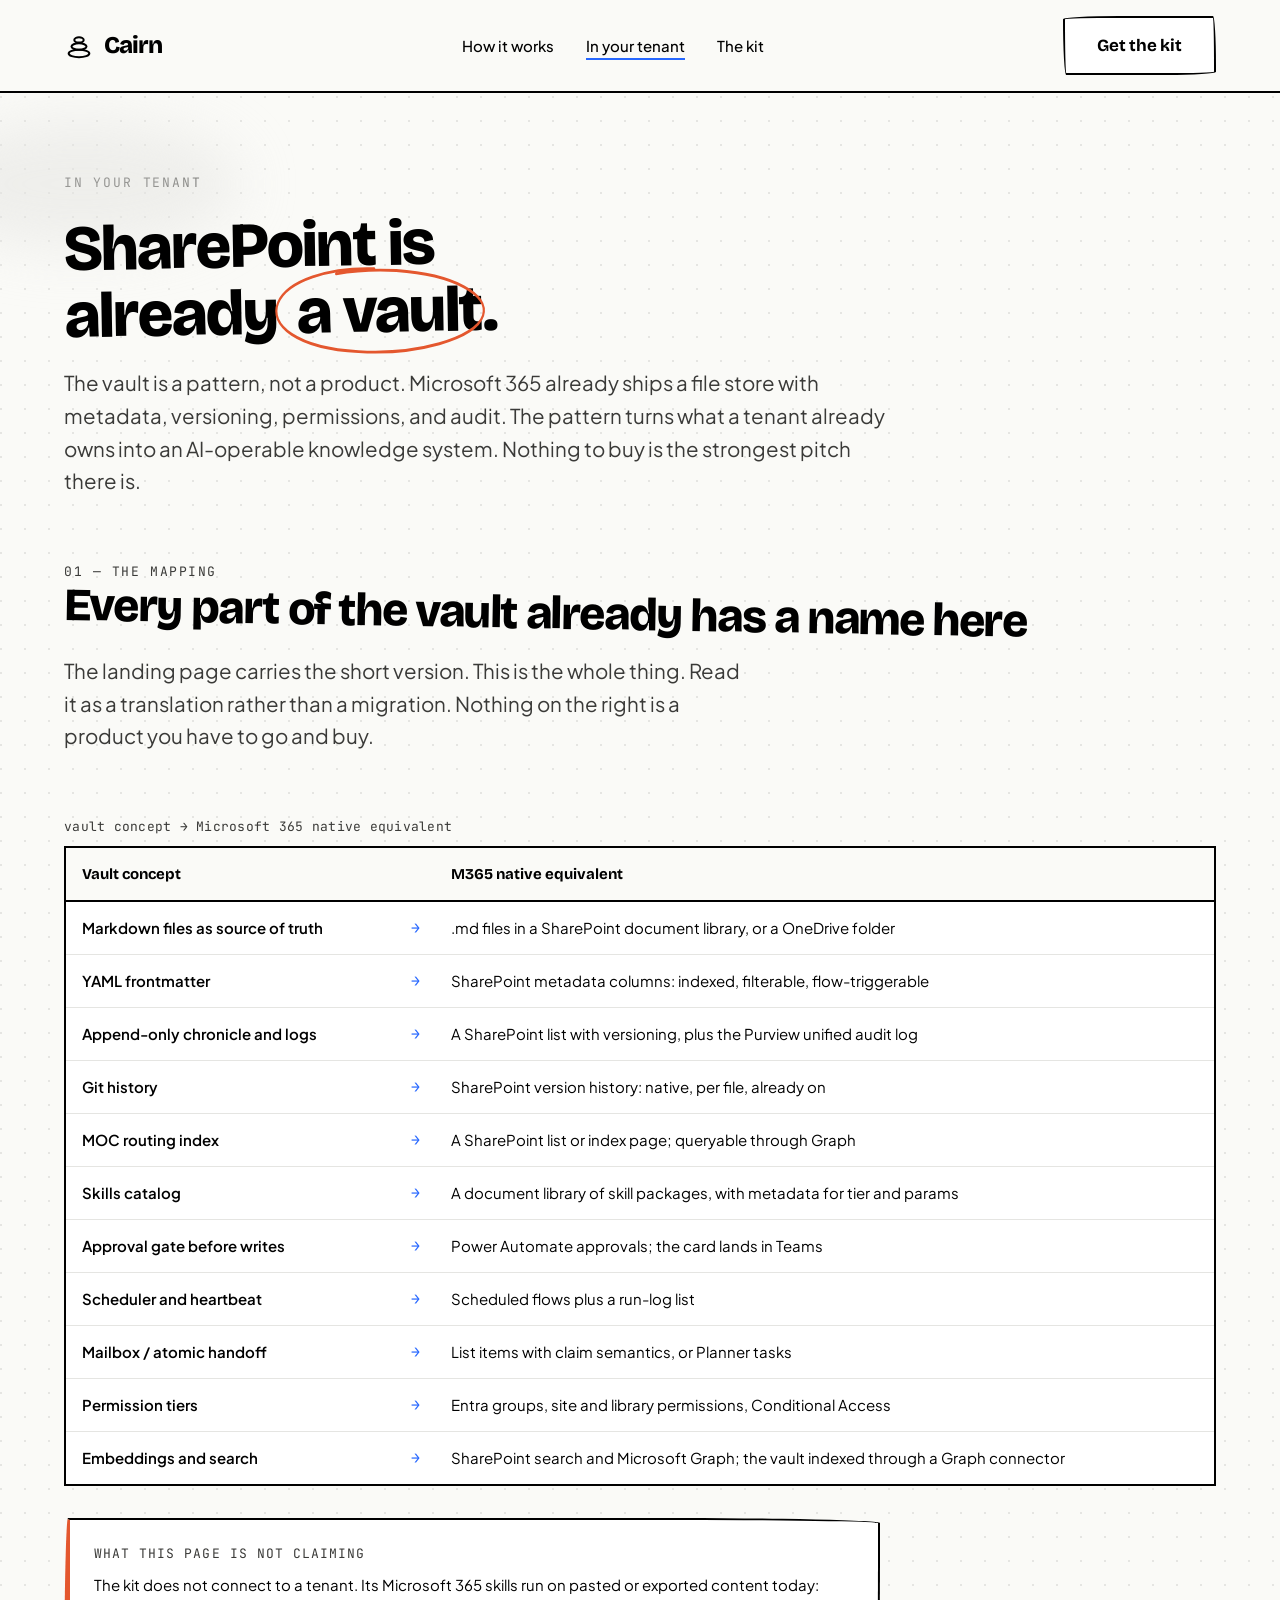
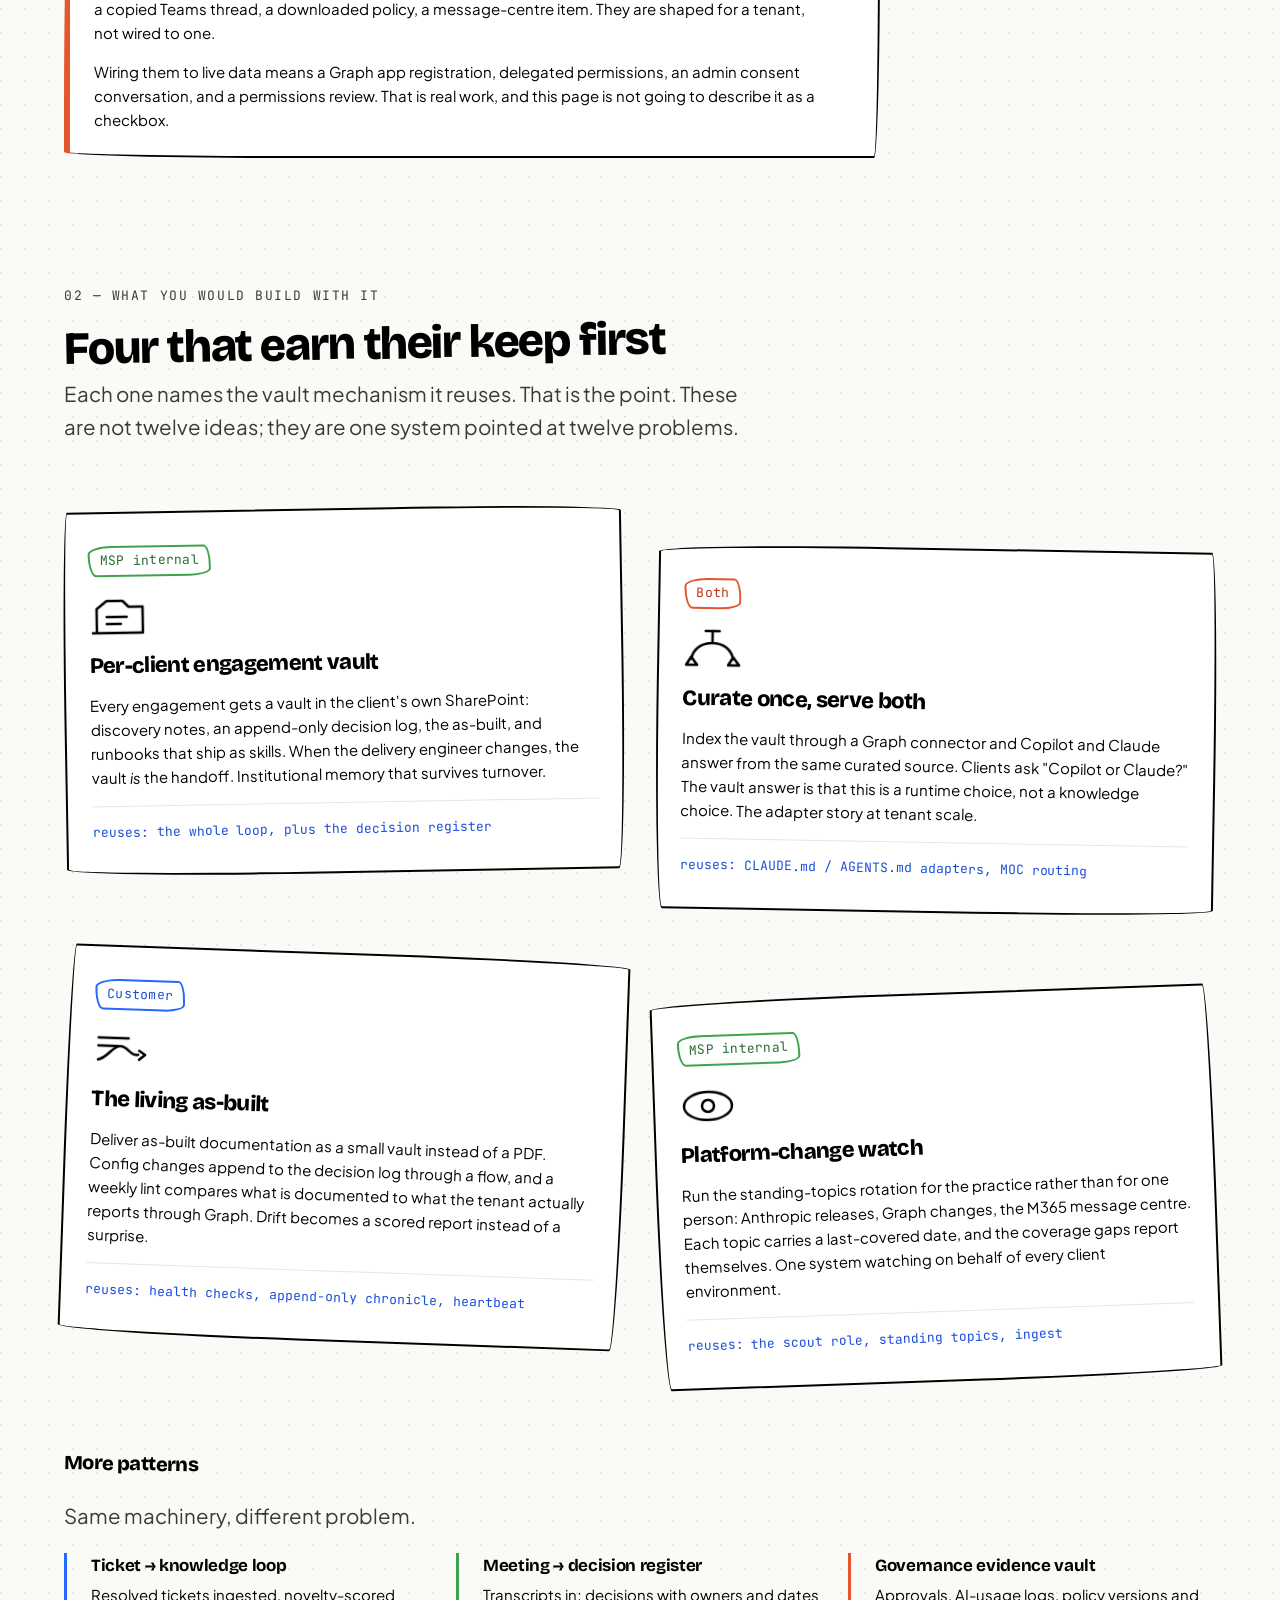
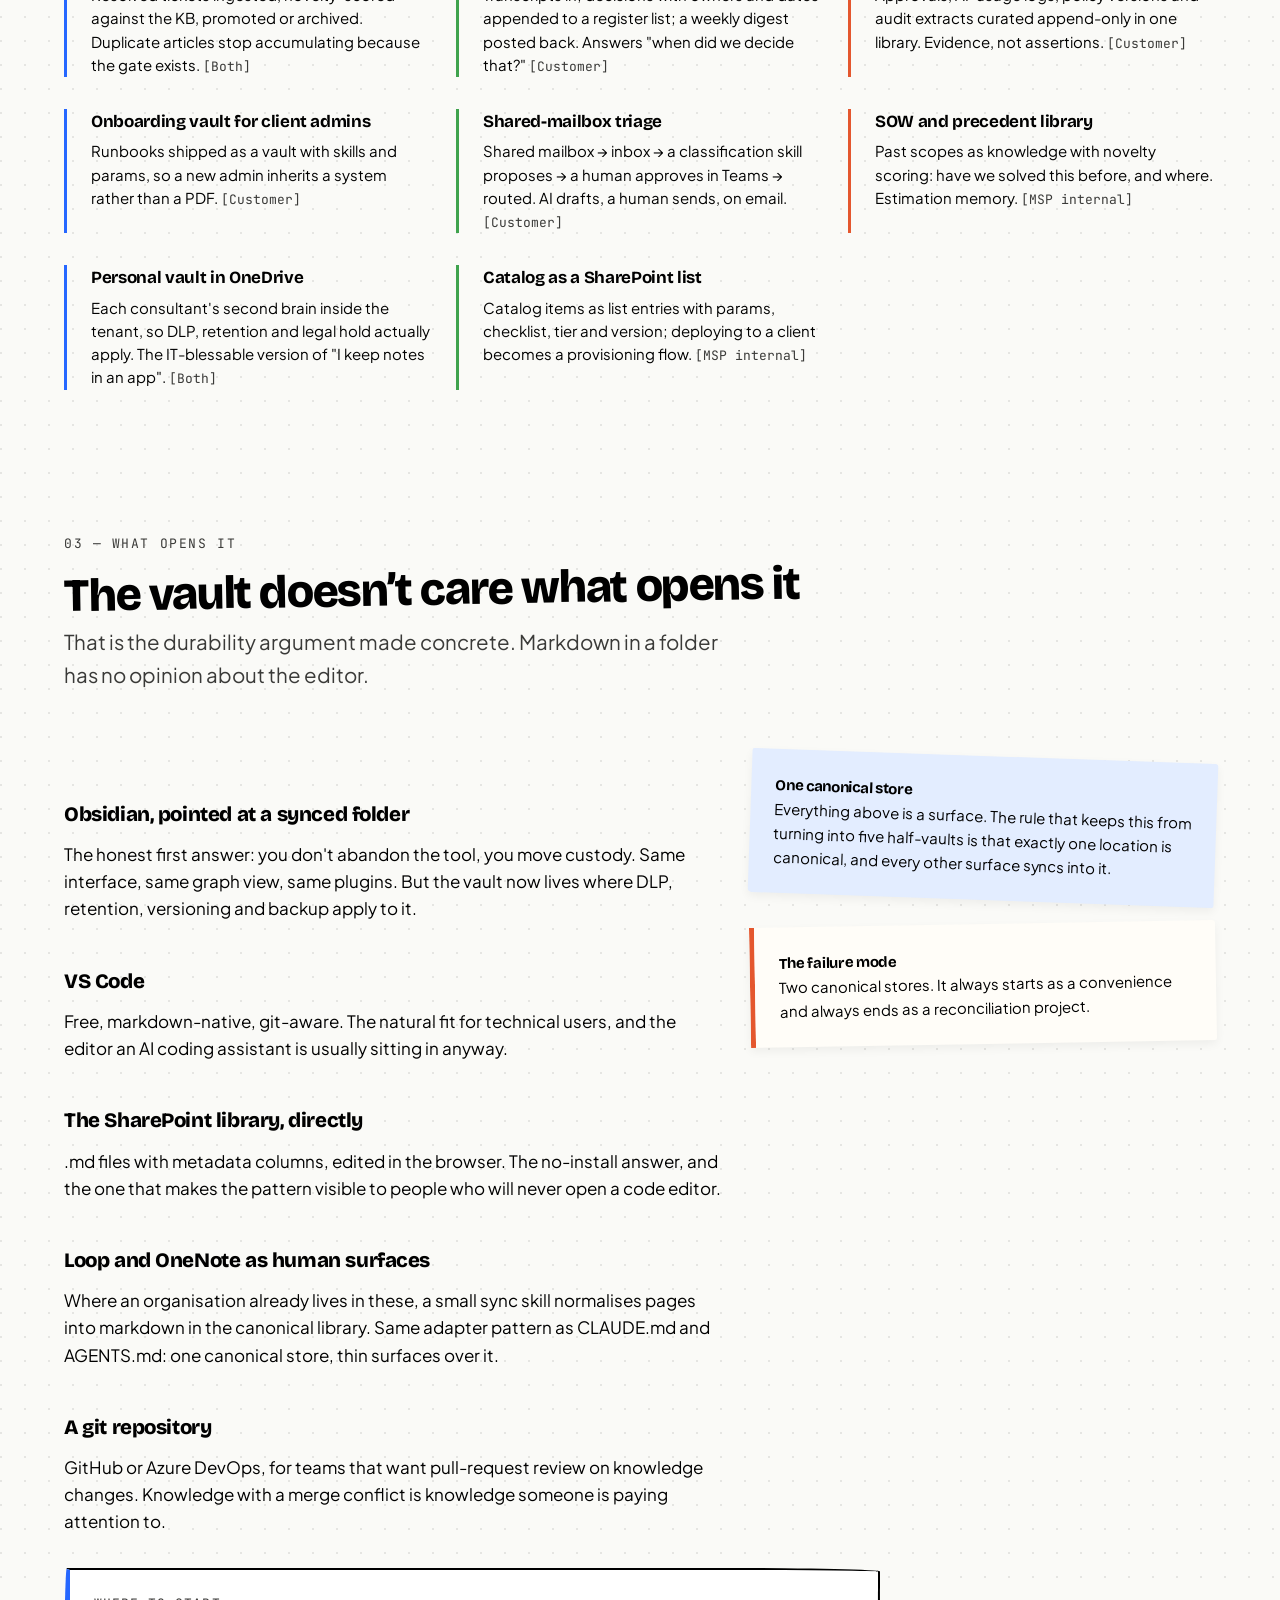
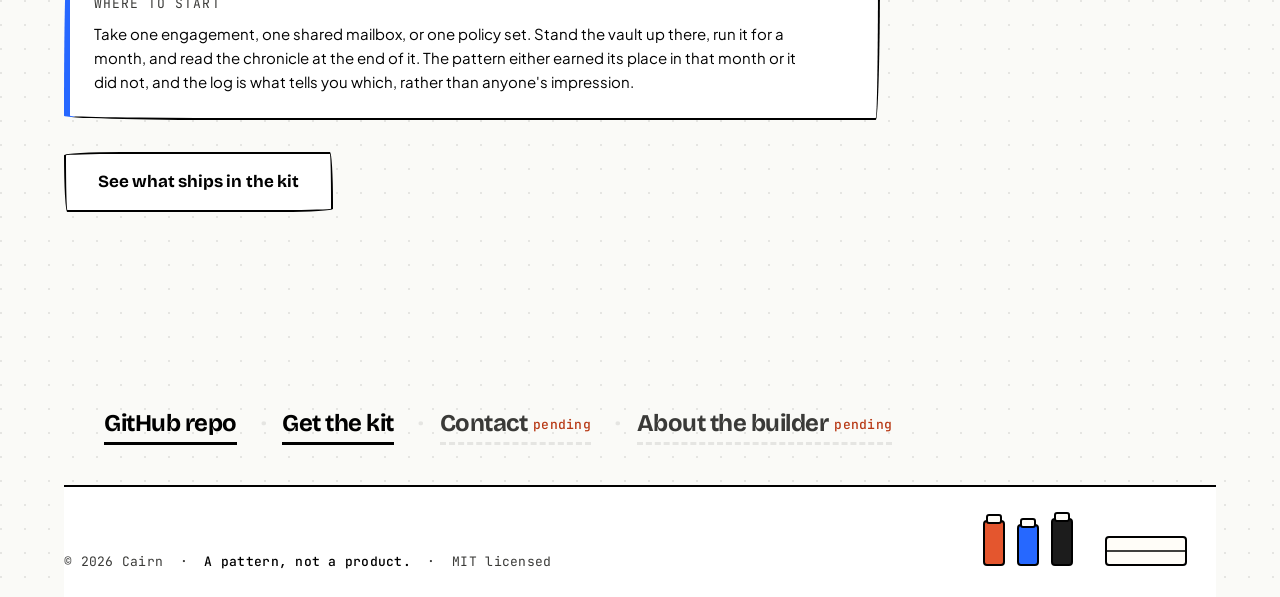
==== commit 9e94f9b2: "Restore the GitHub links now the repo is reachable Account restored and the repo survived the suspen" ====
--- a/site/in-your-tenant.html
+++ b/site/in-your-tenant.html
@@ -9,7 +9,7 @@
 <link rel="preconnect" href="https://fonts.googleapis.com">
 <link rel="preconnect" href="https://fonts.gstatic.com" crossorigin>
 <link href="https://fonts.googleapis.com/css2?family=Bricolage+Grotesque:opsz,wght@12..96,700;12..96,800&family=JetBrains+Mono:wght@400;500&family=Plus+Jakarta+Sans:wght@400;500;700&display=swap" rel="stylesheet">
-<link rel="stylesheet" href="assets/board.css?v=20260827i">
+<link rel="stylesheet" href="assets/board.css?v=20260827r">
 <link rel="icon" href="data:image/svg+xml,%3Csvg xmlns='http://www.w3.org/2000/svg' viewBox='0 0 32 32'%3E%3Crect width='32' height='32' fill='%23FAFAF7'/%3E%3Cg fill='none' stroke='%23000' stroke-width='2.2'%3E%3Cellipse cx='16' cy='24' rx='11' ry='4'/%3E%3Cellipse cx='16' cy='16.5' rx='8' ry='3.4'/%3E%3Cellipse cx='16' cy='9.5' rx='5' ry='2.8'/%3E%3C/g%3E%3C/svg%3E">
 <script>document.documentElement.className += " js";</script>
 </head>
@@ -281,7 +281,7 @@
 <footer class="footer">
   <div class="board">
     <ul class="footer-links">
-      <li><span class="pending">GitHub repo<span class="tag">pending</span></span></li>
+      <li><a href="https://github.com/croquebytes/cairn">GitHub repo</a></li>
       <li><a href="cairn-kit.zip" download>Get the kit</a></li>
       <li><span class="pending">Contact<span class="tag">pending</span></span></li>
       <li><span class="pending">About the builder<span class="tag">pending</span></span></li>
@@ -310,6 +310,6 @@
   </div>
 </footer>
 
-<script src="assets/board.js?v=20260827i" defer></script>
+<script src="assets/board.js?v=20260827r" defer></script>
 </body>
 </html>
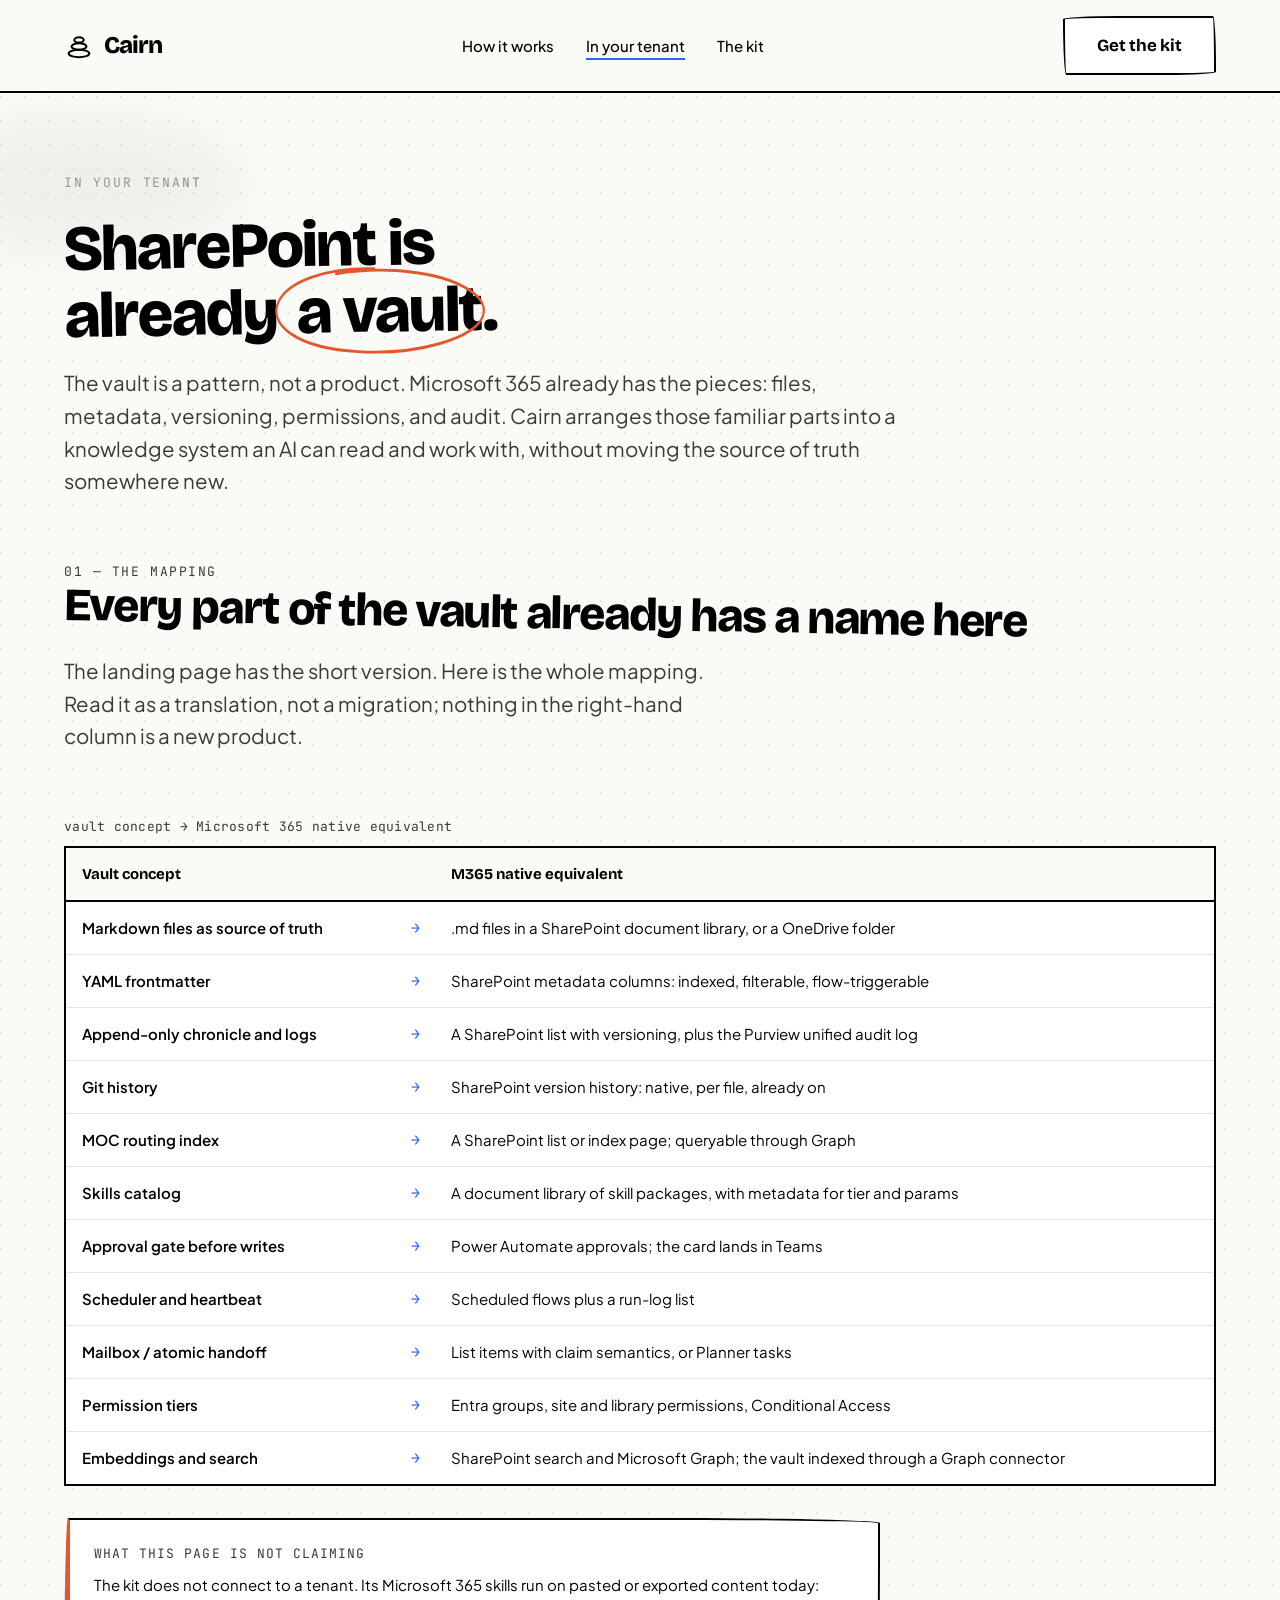
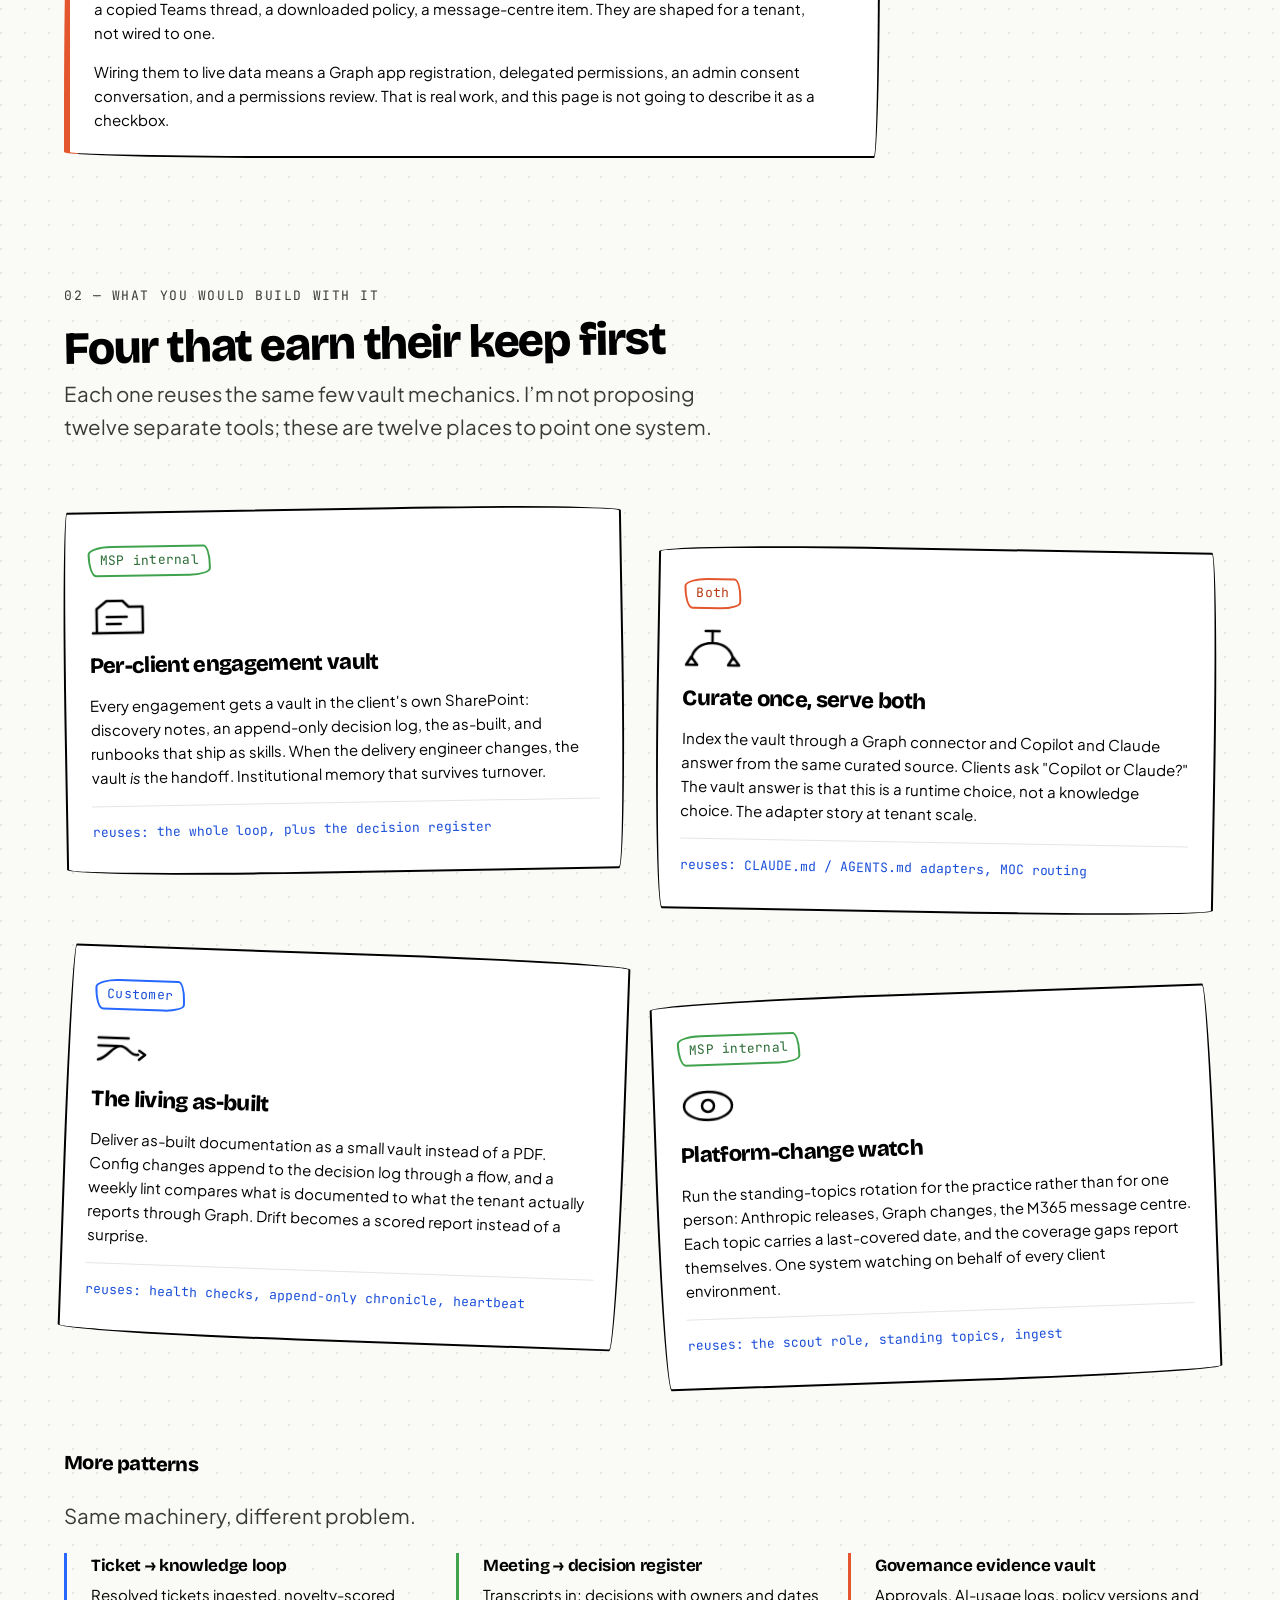
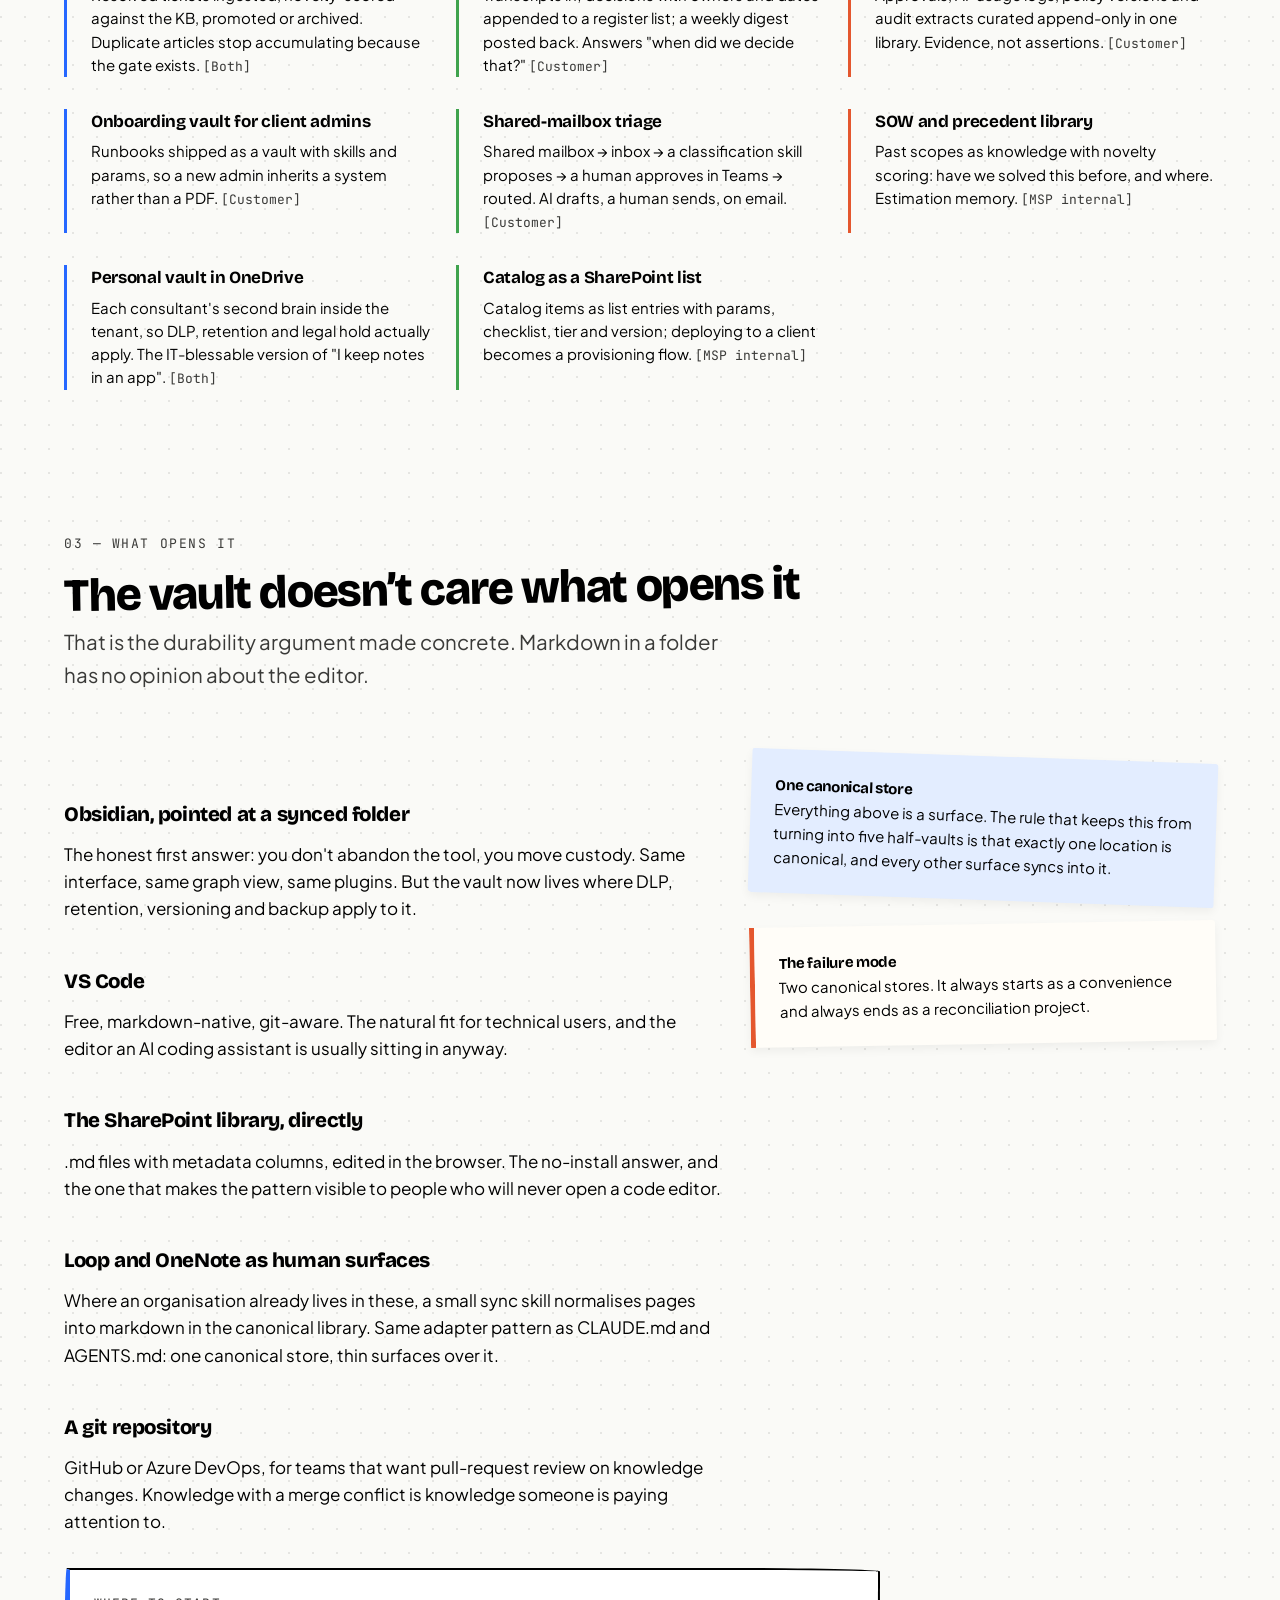
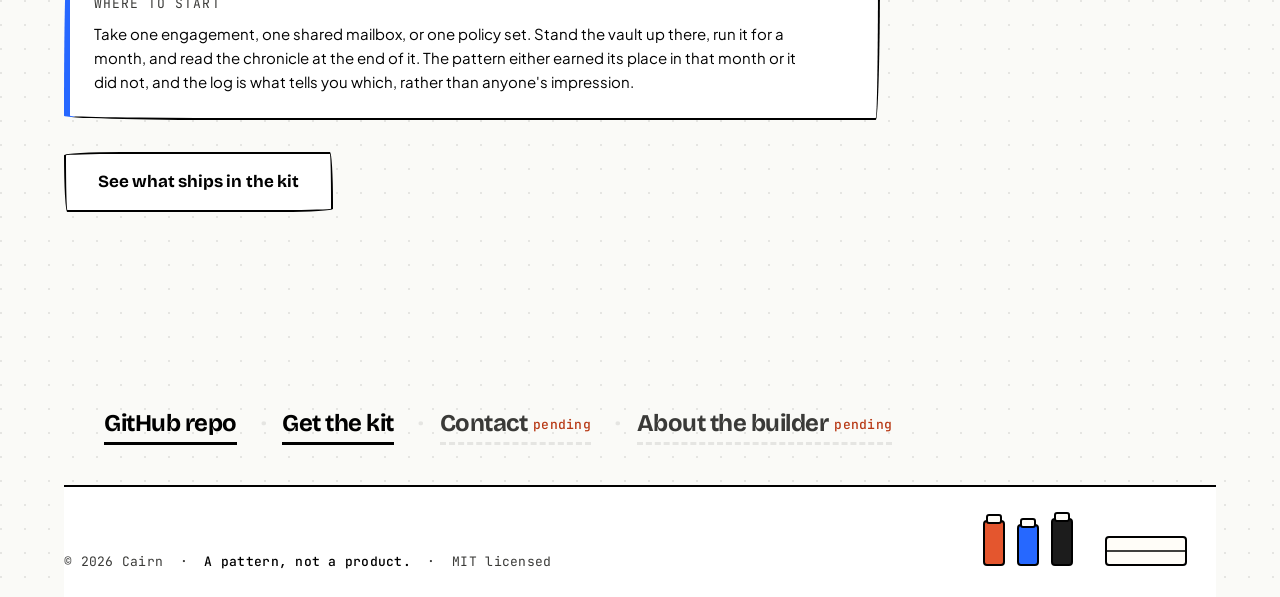
==== commit 34fb4642: "Polish board visuals and site copy" ====
--- a/site/in-your-tenant.html
+++ b/site/in-your-tenant.html
@@ -4,12 +4,12 @@
 <meta charset="utf-8">
 <meta name="viewport" content="width=device-width, initial-scale=1">
 <title>In your tenant — Cairn</title>
-<meta name="description" content="The vault pattern on Microsoft rails. A tenant already ships a file store with metadata, versioning, permissions, approvals and audit — the full concept mapping, what you would build with it, and what it honestly takes.">
+<meta name="description" content="The Cairn pattern mapped to Microsoft 365: what already exists in a tenant, what you could build with it, and what a live Graph integration actually requires.">
 <meta name="theme-color" content="#FAFAF7">
 <link rel="preconnect" href="https://fonts.googleapis.com">
 <link rel="preconnect" href="https://fonts.gstatic.com" crossorigin>
-<link href="https://fonts.googleapis.com/css2?family=Bricolage+Grotesque:opsz,wght@12..96,700;12..96,800&family=JetBrains+Mono:wght@400;500&family=Plus+Jakarta+Sans:wght@400;500;700&display=swap" rel="stylesheet">
-<link rel="stylesheet" href="assets/board.css?v=20260827r">
+<link href="https://fonts.googleapis.com/css2?family=Bricolage+Grotesque:opsz,wght@12..96,700;12..96,800&amp;family=JetBrains+Mono:wght@400;500&amp;family=Plus+Jakarta+Sans:wght@400;500;700&amp;display=swap" rel="stylesheet">
+<link rel="stylesheet" href="assets/board.css?v=20260827s">
 <link rel="icon" href="data:image/svg+xml,%3Csvg xmlns='http://www.w3.org/2000/svg' viewBox='0 0 32 32'%3E%3Crect width='32' height='32' fill='%23FAFAF7'/%3E%3Cg fill='none' stroke='%23000' stroke-width='2.2'%3E%3Cellipse cx='16' cy='24' rx='11' ry='4'/%3E%3Cellipse cx='16' cy='16.5' rx='8' ry='3.4'/%3E%3Cellipse cx='16' cy='9.5' rx='5' ry='2.8'/%3E%3C/g%3E%3C/svg%3E">
 <script>document.documentElement.className += " js";</script>
 </head>
@@ -60,10 +60,10 @@
     <span class="circled">a vault.<svg viewBox="0 0 400 130" aria-hidden="true" focusable="false" preserveAspectRatio="none"><path d="M196 8C112 5 34 22 16 52c-18 30 34 62 148 68 106 6 218-14 233-46 13-28-52-56-160-63-38-2-77-1-112 3"/></svg></span>
   </h1>
   <p class="section-lead">
-    The vault is a pattern, not a product. Microsoft 365 already ships a file store
-    with metadata, versioning, permissions, and audit. The pattern turns what a
-    tenant already owns into an AI-operable knowledge system. Nothing to buy is the
-    strongest pitch there is.
+    The vault is a pattern, not a product. Microsoft 365 already has the pieces:
+    files, metadata, versioning, permissions, and audit. Cairn arranges those familiar
+    parts into a knowledge system an AI can read and work with, without moving the
+    source of truth somewhere new.
   </p>
 </section>
 
@@ -73,9 +73,8 @@
     <span class="section-num">01 &mdash; the mapping</span>
     <h2 class="rot-p1">Every part of the vault already has a name here</h2>
     <p class="section-lead">
-      The landing page carries the short version. This is the whole thing. Read it
-      as a translation rather than a migration. Nothing on the right is a product you
-      have to go and buy.
+      The landing page has the short version. Here is the whole mapping. Read it as a
+      translation, not a migration; nothing in the right-hand column is a new product.
     </p>
   </div>
 
@@ -122,8 +121,8 @@
     <span class="section-num">02 &mdash; what you would build with it</span>
     <h2 class="rot-n1">Four that earn their keep first</h2>
     <p class="section-lead">
-      Each one names the vault mechanism it reuses. That is the point. These
-      are not twelve ideas; they are one system pointed at twelve problems.
+      Each one reuses the same few vault mechanics. I&rsquo;m not proposing twelve separate
+      tools; these are twelve places to point one system.
     </p>
   </div>
 
--- a/site/assets/board.css
+++ b/site/assets/board.css
@@ -474,9 +474,23 @@
 }
 
 @media (max-width: 700px) {
-  .nav-inner { justify-content: flex-start; }
+  .nav-inner {
+    display: grid;
+    grid-template-columns: 1fr auto;
+    justify-content: stretch;
+    gap: 12px var(--u2);
+  }
+  .wordmark { grid-column: 1; grid-row: 1; }
+  .nav-inner > nav { grid-column: 1 / -1; grid-row: 2; }
   .nav-links { gap: var(--u3); font-size: var(--t-small); flex-wrap: wrap; }
-  .nav .btn { padding: 10px var(--u3); font-size: 0.9375rem; }
+  .nav .btn {
+    grid-column: 2;
+    grid-row: 1;
+    padding: 10px var(--u3);
+    font-size: 0.9375rem;
+  }
+  .section { padding-bottom: var(--u10); }
+  .section-head { margin-bottom: var(--u5); }
 }
 
 /* ==========================================================================
@@ -967,6 +981,10 @@
   margin-bottom: var(--u2);
 }
 
+@media (max-width: 700px) {
+  .page-head { padding-top: var(--u6); padding-bottom: var(--u6); }
+}
+
 
 /* ==========================================================================
    Layout utilities — so rotation, spans and ink all live in the stylesheet
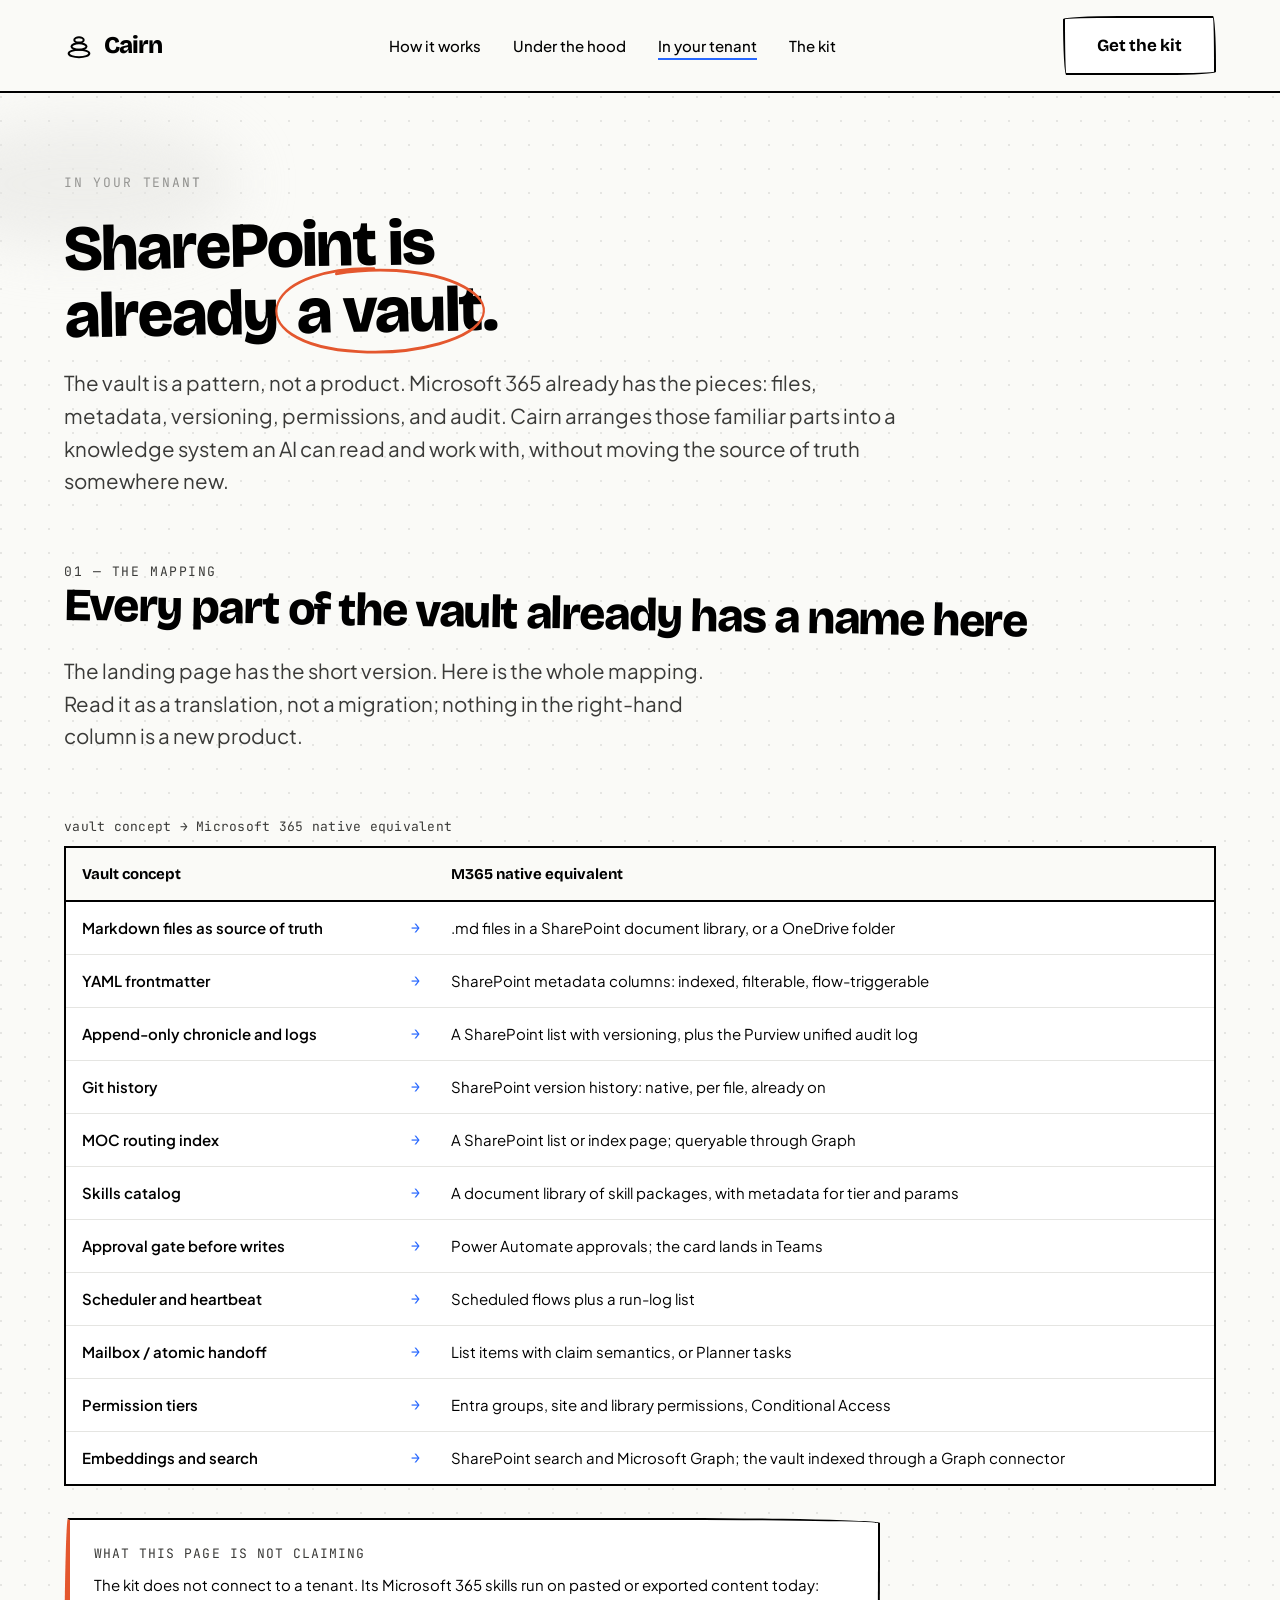
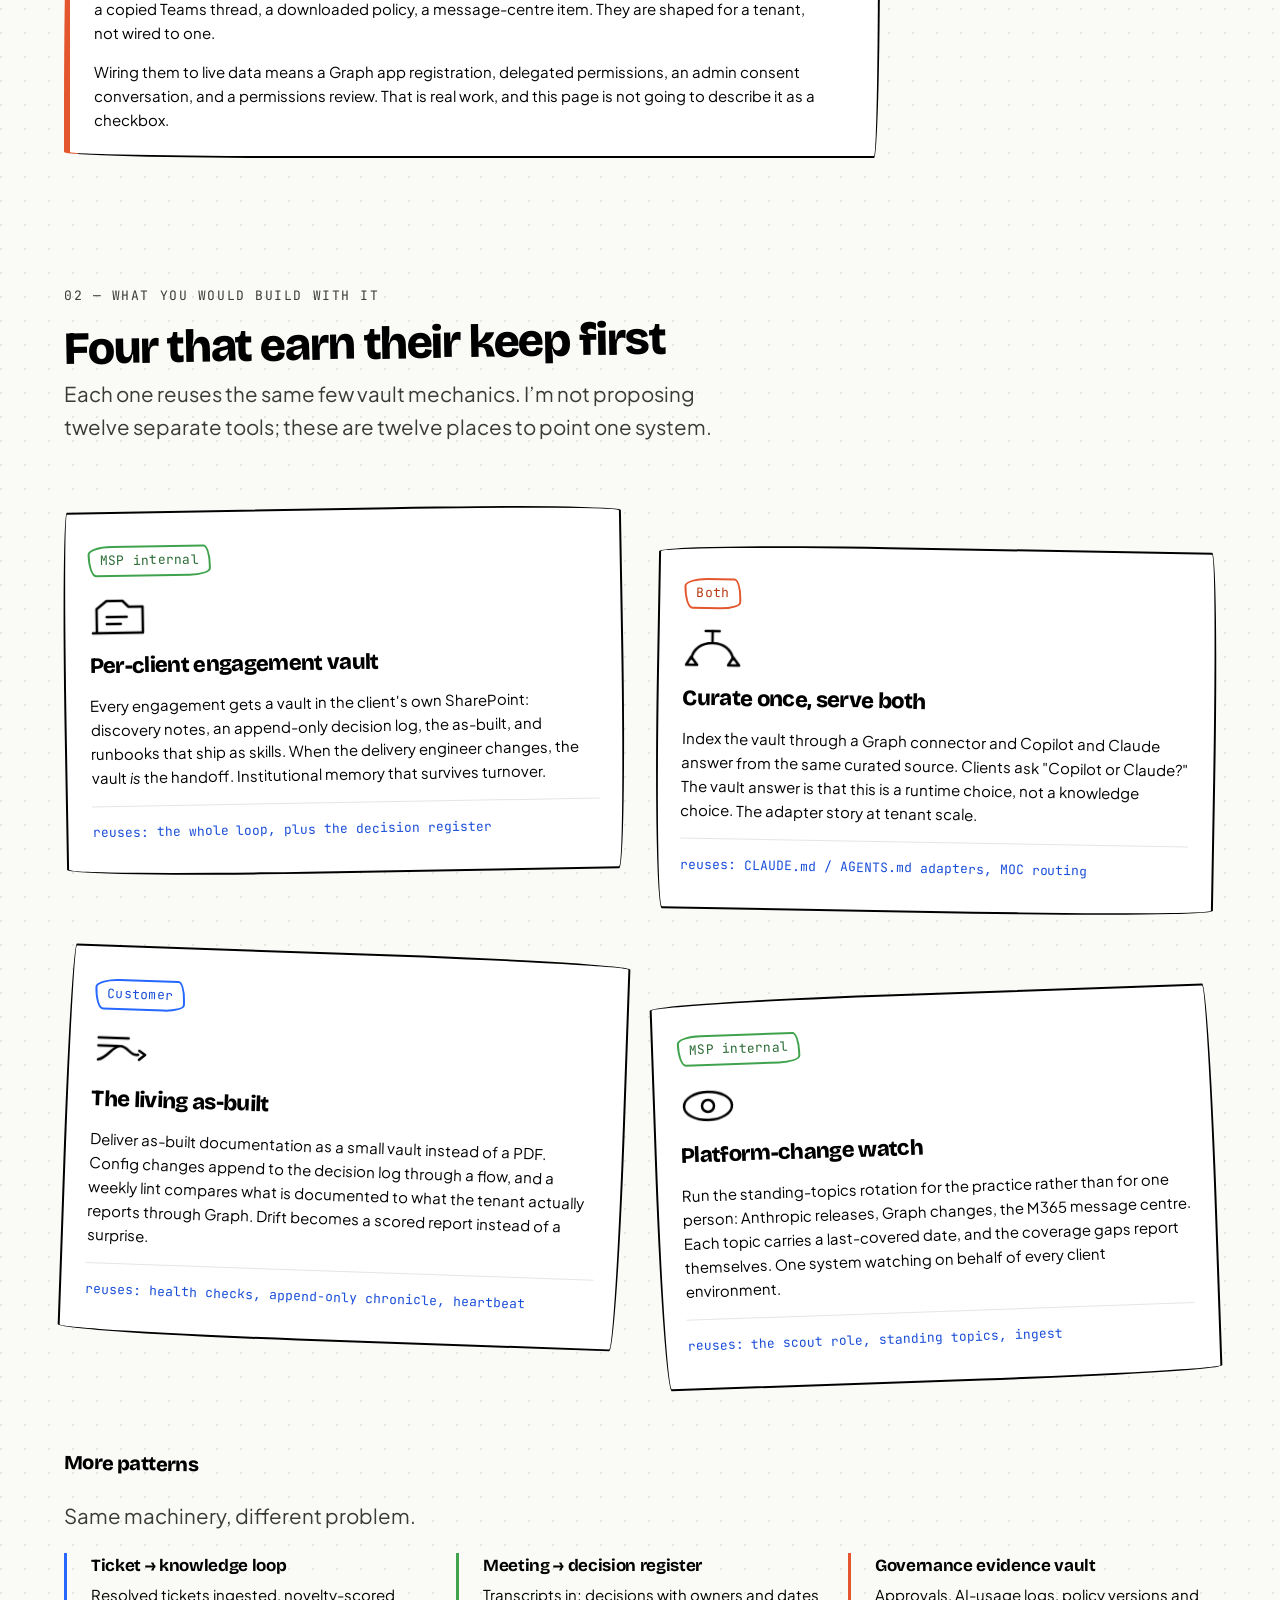
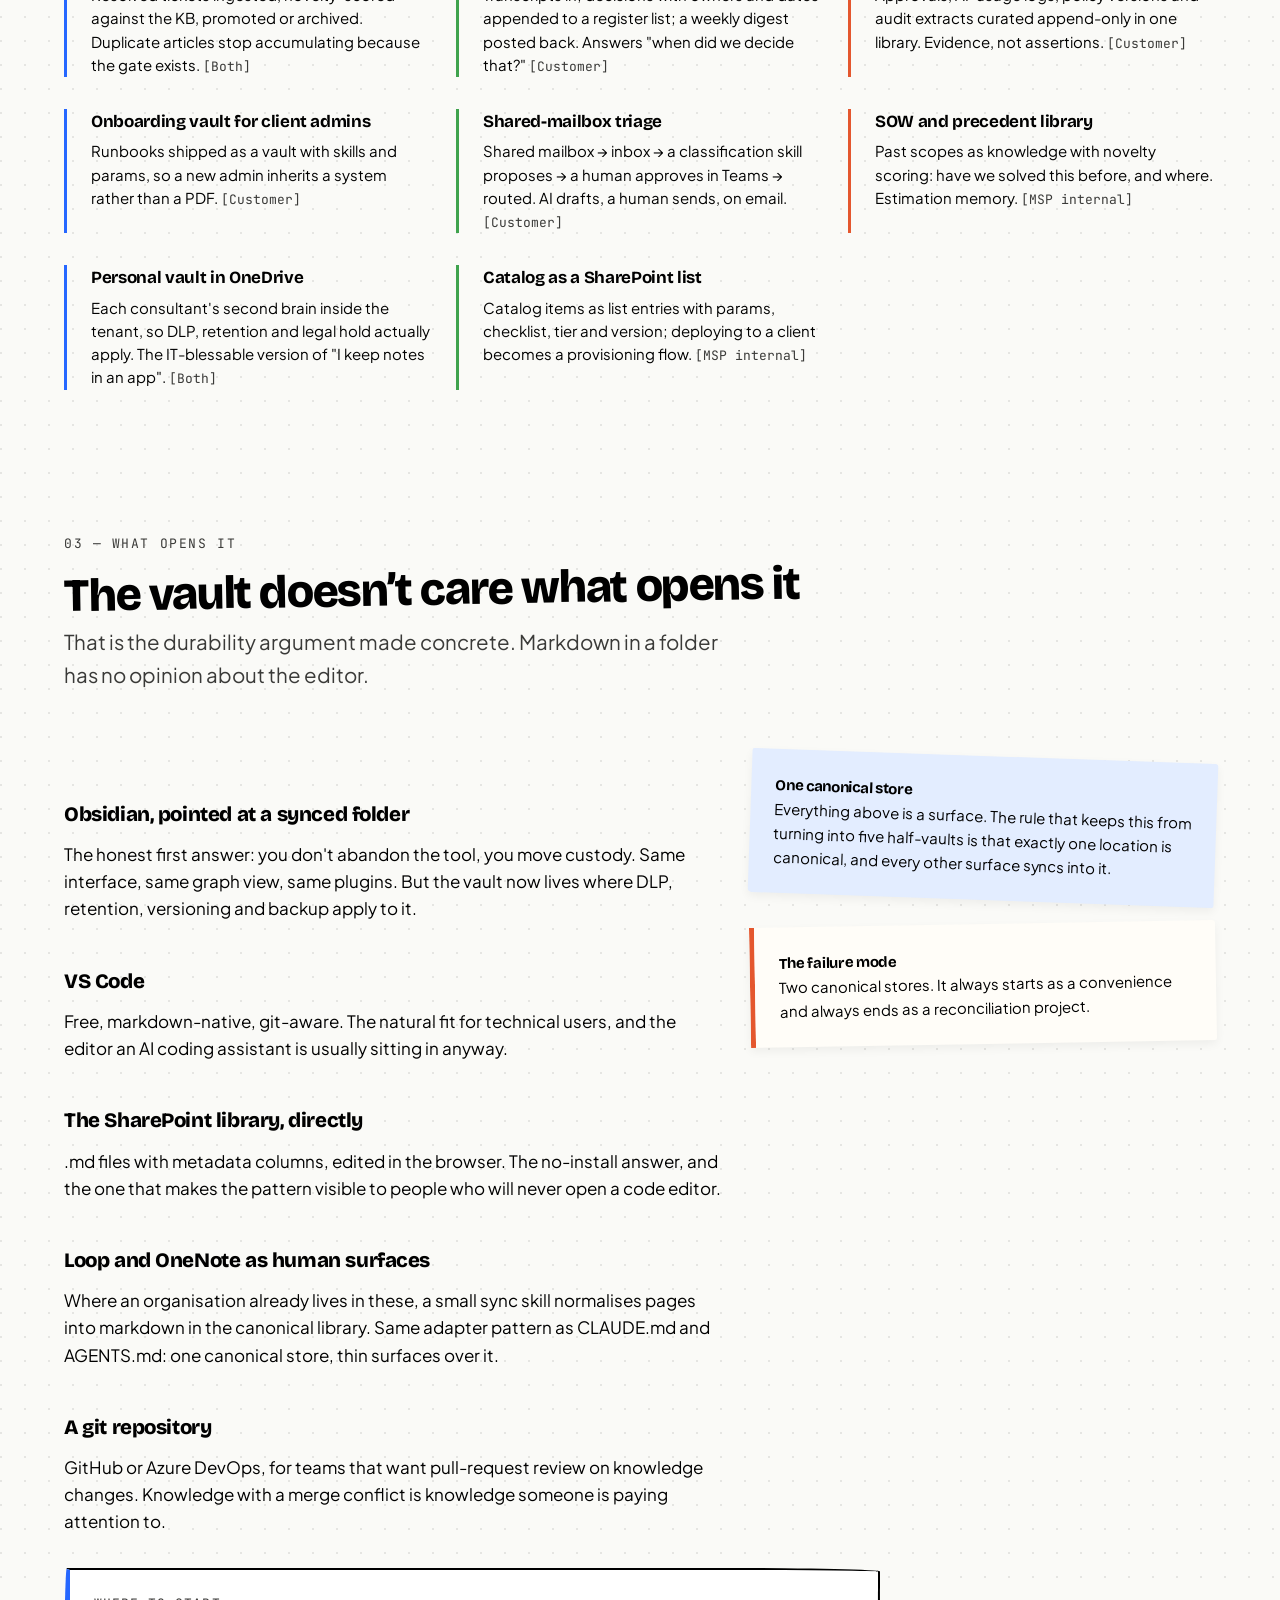
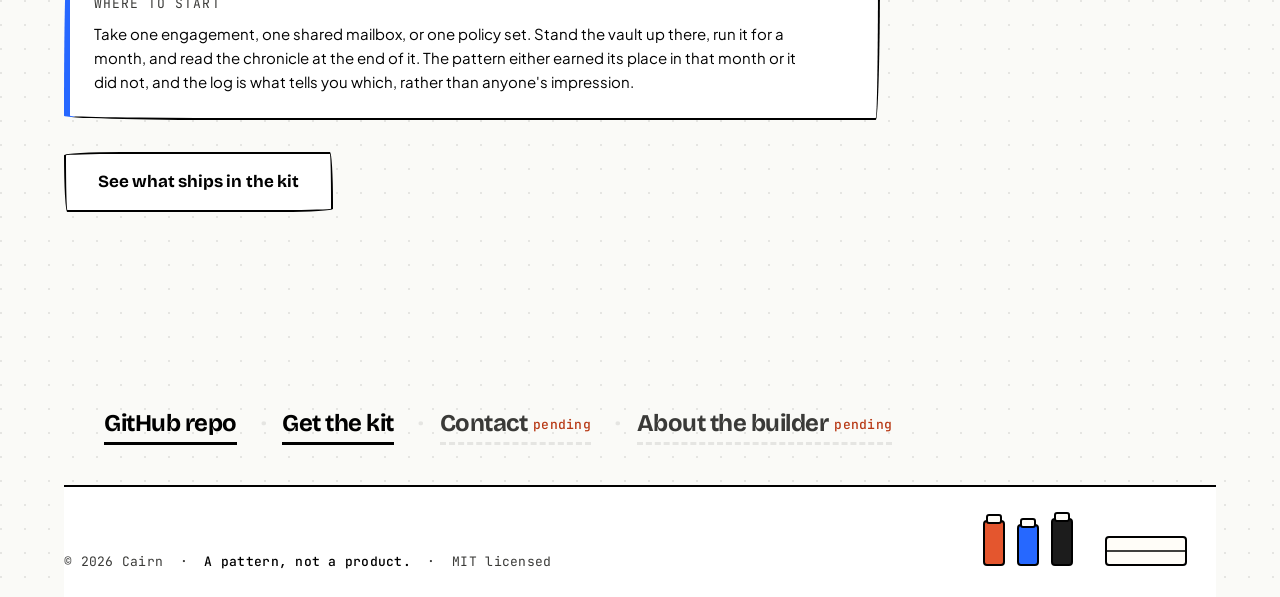
==== commit 4a88f528: "Add the under-the-hood page and the folder that opens it The board is the short version and there wa" ====
--- a/site/in-your-tenant.html
+++ b/site/in-your-tenant.html
@@ -9,7 +9,7 @@
 <link rel="preconnect" href="https://fonts.googleapis.com">
 <link rel="preconnect" href="https://fonts.gstatic.com" crossorigin>
 <link href="https://fonts.googleapis.com/css2?family=Bricolage+Grotesque:opsz,wght@12..96,700;12..96,800&amp;family=JetBrains+Mono:wght@400;500&amp;family=Plus+Jakarta+Sans:wght@400;500;700&amp;display=swap" rel="stylesheet">
-<link rel="stylesheet" href="assets/board.css?v=20260827s">
+<link rel="stylesheet" href="assets/board.css?v=20260828b">
 <link rel="icon" href="data:image/svg+xml,%3Csvg xmlns='http://www.w3.org/2000/svg' viewBox='0 0 32 32'%3E%3Crect width='32' height='32' fill='%23FAFAF7'/%3E%3Cg fill='none' stroke='%23000' stroke-width='2.2'%3E%3Cellipse cx='16' cy='24' rx='11' ry='4'/%3E%3Cellipse cx='16' cy='16.5' rx='8' ry='3.4'/%3E%3Cellipse cx='16' cy='9.5' rx='5' ry='2.8'/%3E%3C/g%3E%3C/svg%3E">
 <script>document.documentElement.className += " js";</script>
 </head>
@@ -43,6 +43,7 @@
     <nav aria-label="Primary">
       <ul class="nav-links">
         <li><a href="index.html#panel-loop">How it works</a></li>
+        <li><a href="under-the-hood.html">Under the hood</a></li>
         <li><a href="in-your-tenant.html" aria-current="page">In your tenant</a></li>
         <li><a href="the-kit.html">The kit</a></li>
       </ul>
@@ -309,6 +310,6 @@
   </div>
 </footer>
 
-<script src="assets/board.js?v=20260827r" defer></script>
+<script src="assets/board.js?v=20260828b" defer></script>
 </body>
 </html>
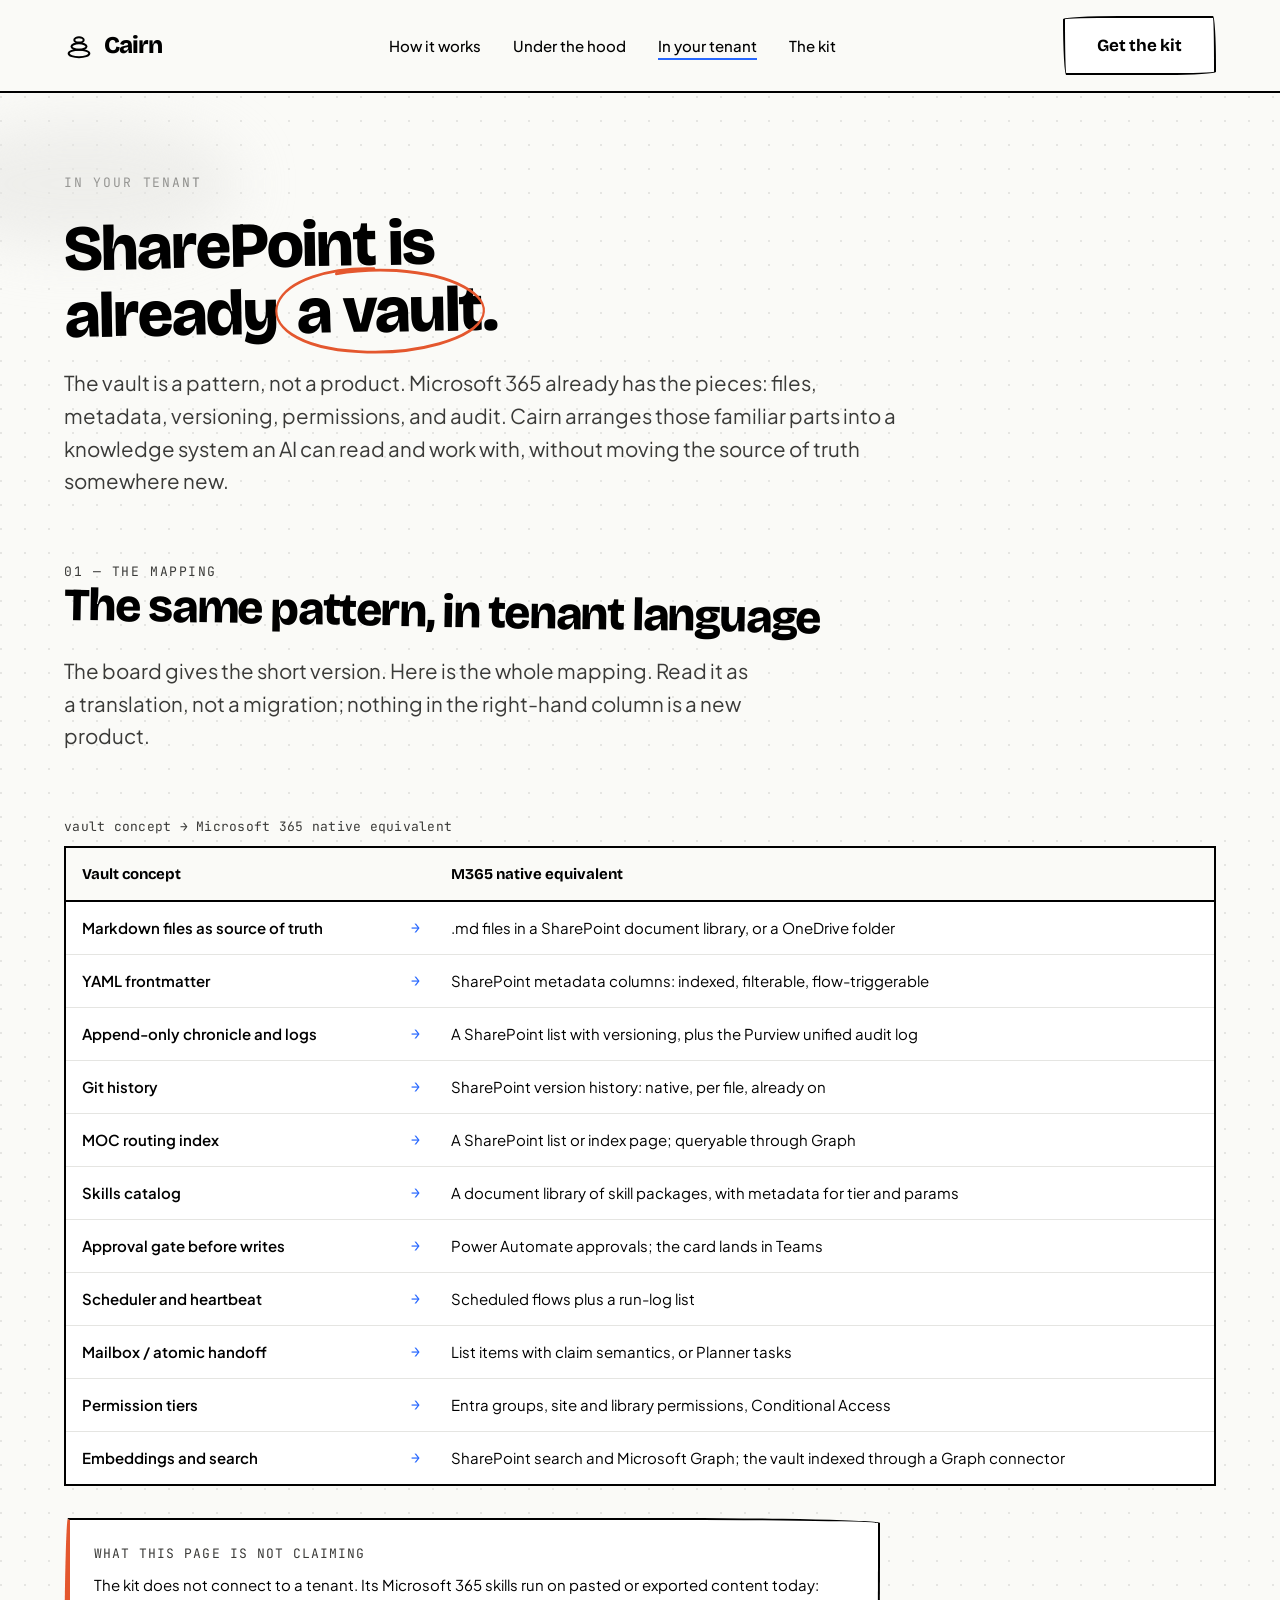
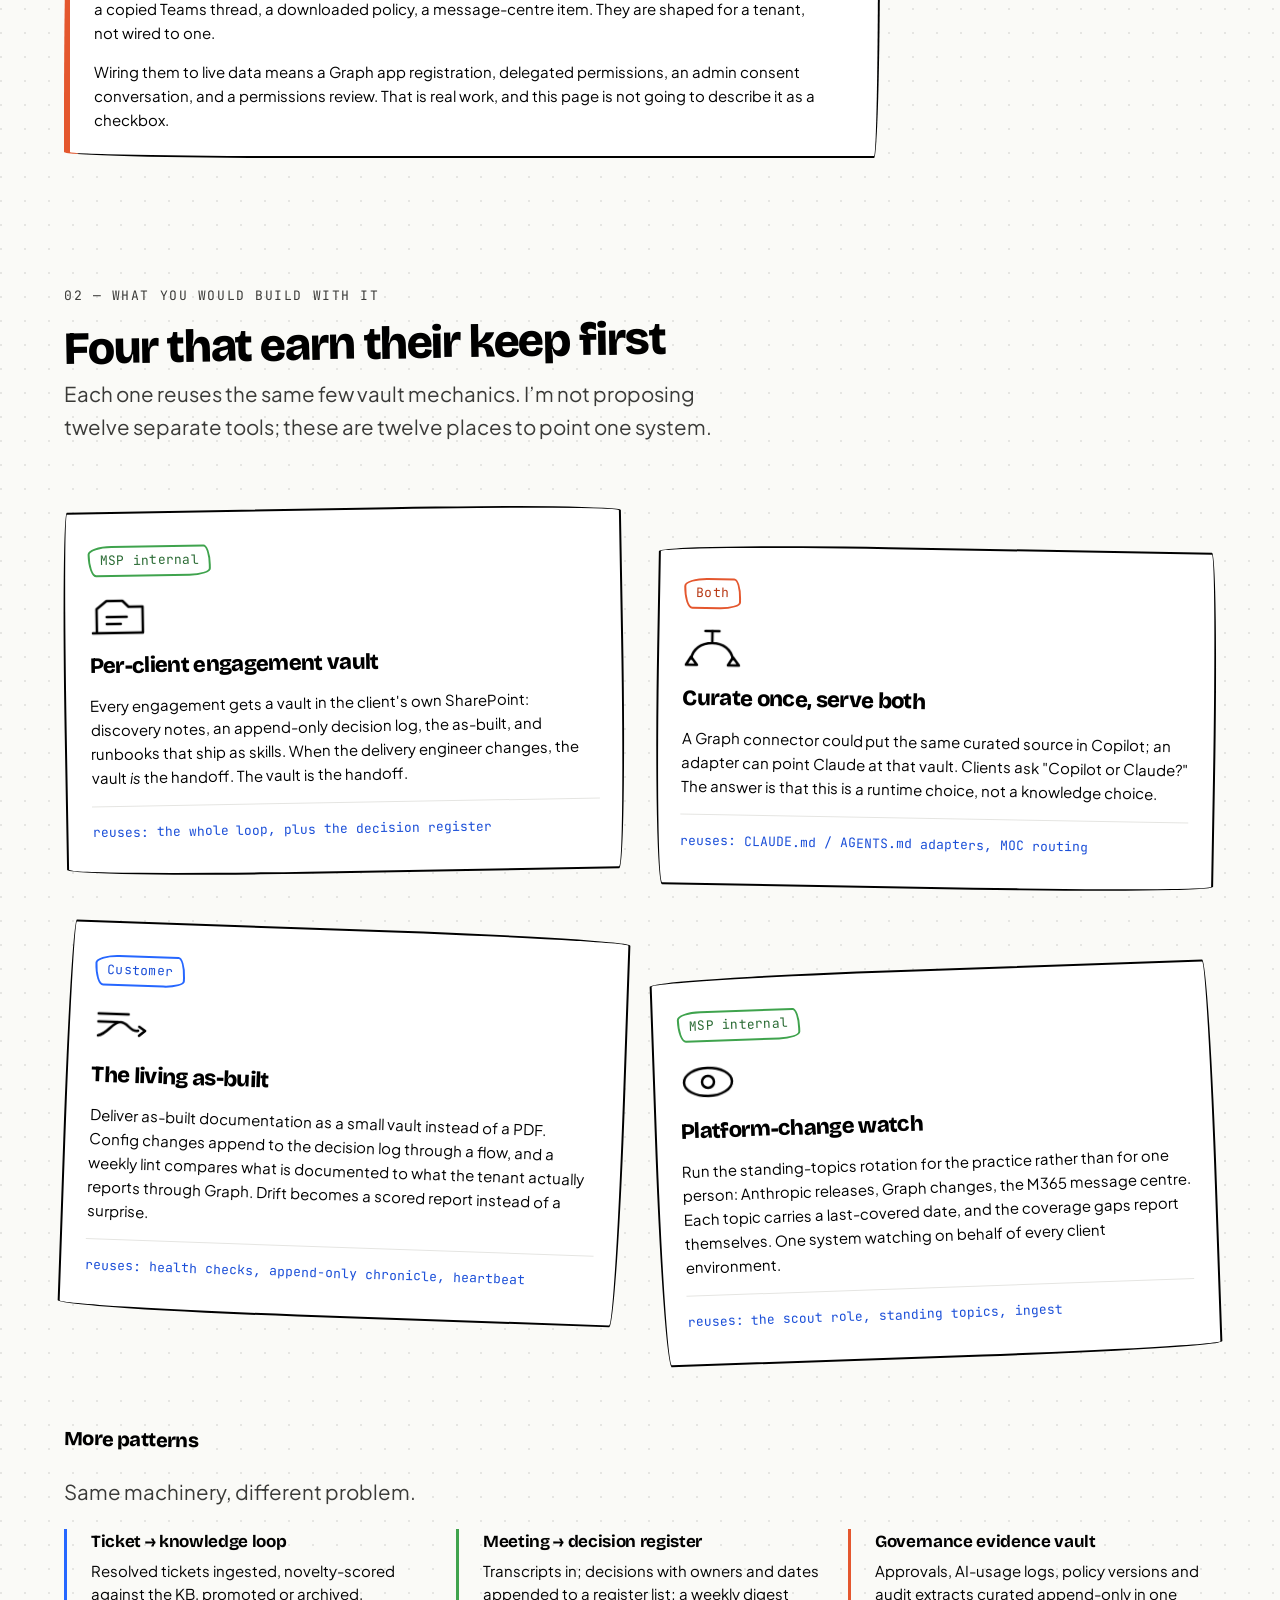
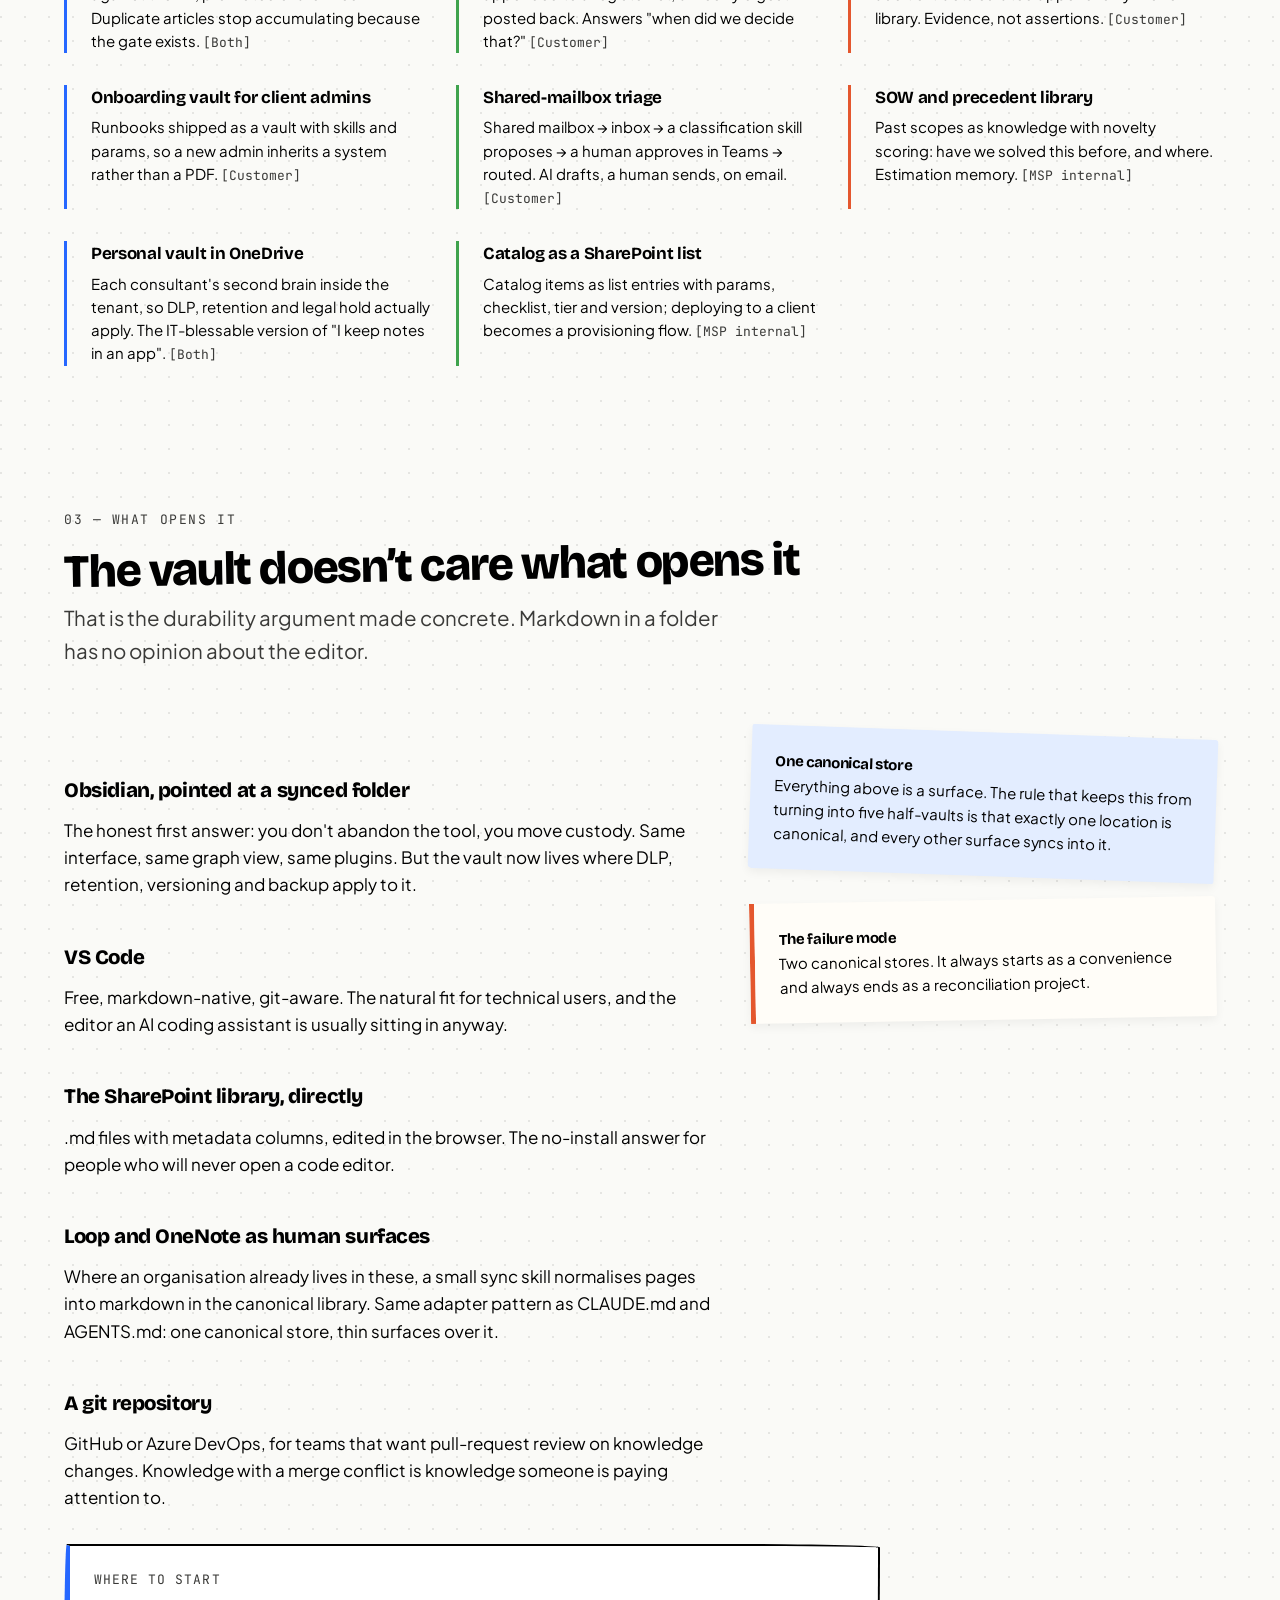
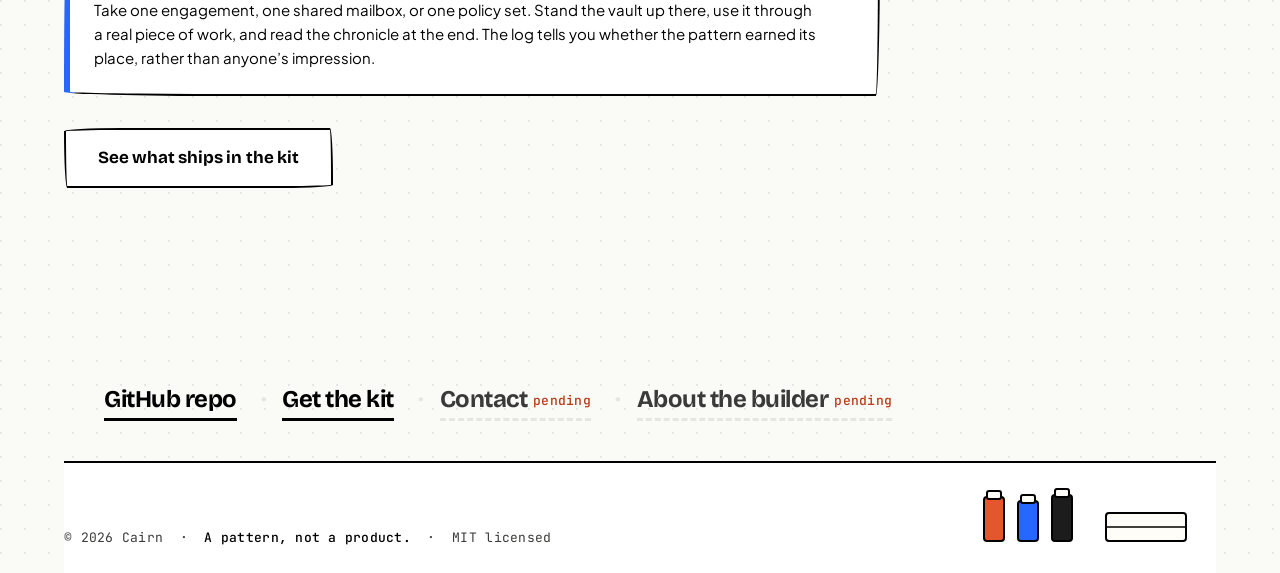
==== commit 9fc5fc26: "Refine showcase story and system cutaway" ====
--- a/site/in-your-tenant.html
+++ b/site/in-your-tenant.html
@@ -9,7 +9,7 @@
 <link rel="preconnect" href="https://fonts.googleapis.com">
 <link rel="preconnect" href="https://fonts.gstatic.com" crossorigin>
 <link href="https://fonts.googleapis.com/css2?family=Bricolage+Grotesque:opsz,wght@12..96,700;12..96,800&amp;family=JetBrains+Mono:wght@400;500&amp;family=Plus+Jakarta+Sans:wght@400;500;700&amp;display=swap" rel="stylesheet">
-<link rel="stylesheet" href="assets/board.css?v=20260828b">
+<link rel="stylesheet" href="assets/board.css?v=20260828c">
 <link rel="icon" href="data:image/svg+xml,%3Csvg xmlns='http://www.w3.org/2000/svg' viewBox='0 0 32 32'%3E%3Crect width='32' height='32' fill='%23FAFAF7'/%3E%3Cg fill='none' stroke='%23000' stroke-width='2.2'%3E%3Cellipse cx='16' cy='24' rx='11' ry='4'/%3E%3Cellipse cx='16' cy='16.5' rx='8' ry='3.4'/%3E%3Cellipse cx='16' cy='9.5' rx='5' ry='2.8'/%3E%3C/g%3E%3C/svg%3E">
 <script>document.documentElement.className += " js";</script>
 </head>
@@ -72,9 +72,9 @@
 <section class="board section">
   <div class="section-head">
     <span class="section-num">01 &mdash; the mapping</span>
-    <h2 class="rot-p1">Every part of the vault already has a name here</h2>
+    <h2 class="rot-p1">The same pattern, in tenant language</h2>
     <p class="section-lead">
-      The landing page has the short version. Here is the whole mapping. Read it as a
+      The board gives the short version. Here is the whole mapping. Read it as a
       translation, not a migration; nothing in the right-hand column is a new product.
     </p>
   </div>
@@ -141,7 +141,7 @@
       <p>Every engagement gets a vault in the client's own SharePoint: discovery
       notes, an append-only decision log, the as-built, and runbooks that ship as
       skills. When the delivery engineer changes, the vault <em>is</em> the handoff.
-      Institutional memory that survives turnover.</p>
+      The vault is the handoff.</p>
       <span class="reuses">reuses: the whole loop, plus the decision register</span>
     </article>
 
@@ -155,10 +155,9 @@
         </g>
       </svg>
       <h3>Curate once, serve both</h3>
-      <p>Index the vault through a Graph connector and Copilot and Claude answer
-      from the same curated source. Clients ask "Copilot or Claude?" The vault
-      answer is that this is a runtime choice, not a knowledge choice. The adapter
-      story at tenant scale.</p>
+      <p>A Graph connector could put the same curated source in Copilot; an adapter can
+      point Claude at that vault. Clients ask "Copilot or Claude?" The answer is that
+      this is a runtime choice, not a knowledge choice.</p>
       <span class="reuses">reuses: CLAUDE.md / AGENTS.md adapters, MOC routing</span>
     </article>
 
@@ -236,8 +235,7 @@
 
       <h3>The SharePoint library, directly</h3>
       <p>.md files with metadata columns, edited in the browser. The no-install
-      answer, and the one that makes the pattern visible to people who will never
-      open a code editor.</p>
+      answer for people who will never open a code editor.</p>
 
       <h3>Loop and OneNote as human surfaces</h3>
       <p>Where an organisation already lives in these, a small sync skill normalises
@@ -268,9 +266,9 @@
   <div class="callout callout--blue">
     <span class="callout-label">Where to start</span>
     <p>Take one engagement, one shared mailbox, or one policy set. Stand the vault up
-    there, run it for a month, and read the chronicle at the end of it. The pattern
-    either earned its place in that month or it did not, and the log is what tells
-    you which, rather than anyone's impression.</p>
+    there, use it through a real piece of work, and read the chronicle at the end. The
+    log tells you whether the pattern earned its place, rather than anyone&rsquo;s
+    impression.</p>
   </div>
 
   <p><a class="btn btn--blue" href="the-kit.html">See what ships in the kit</a></p>
--- a/site/assets/board.css
+++ b/site/assets/board.css
@@ -1028,6 +1028,298 @@
 }
 
 
+/* ========================================================================
+   Under the hood — three pieces on the workbench and the north-star loop
+   These selectors stay scoped to the new explanation blocks so the board's
+   existing notes, cards, and navigation keep their established behavior.
+   ======================================================================== */
+
+.section--identity .identity-grid {
+  display: grid;
+  grid-template-columns: repeat(3, minmax(0, 1fr));
+  gap: clamp(var(--u2), 2.4vw, var(--u4));
+  align-items: start;
+}
+
+.section--identity .identity-card {
+  --identity-bg: var(--board-white);
+  --identity-rot: 0deg;
+  position: relative;
+  min-width: 0;
+  padding: var(--u4) var(--u3) var(--u3);
+  background: var(--identity-bg);
+  border: var(--stroke-thin) solid var(--ink);
+  border-radius: 5px 24px 4px 20px / 18px 5px 22px 4px;
+  box-shadow: var(--lift);
+  transform: rotate(var(--identity-rot));
+}
+
+/* A small piece of tape makes the cards feel placed on the same bench,
+   while the paper tints carry the distinction between each layer. */
+.section--identity .identity-card::before {
+  content: "";
+  position: absolute;
+  top: -10px;
+  left: 50%;
+  width: 76px;
+  height: 20px;
+  background: var(--tape);
+  box-shadow: var(--lift-tape);
+  clip-path: polygon(3% 4%, 97% 0%, 100% 80%, 94% 100%, 6% 96%, 0% 18%);
+  transform: translateX(-50%) rotate(-2deg);
+  pointer-events: none;
+}
+
+.section--identity .identity-card--system {
+  --identity-bg: var(--note-yellow);
+  --identity-rot: -1.2deg;
+}
+
+.section--identity .identity-card--surface {
+  --identity-bg: var(--note-blue);
+  --identity-rot: 0.8deg;
+  border-color: var(--ink-blue);
+}
+
+.section--identity .identity-card--public {
+  --identity-bg: var(--note-green);
+  --identity-rot: -0.6deg;
+  border-color: var(--ink-green);
+}
+
+.section--identity .identity-kicker {
+  display: block;
+  margin-bottom: var(--u2);
+  color: var(--ink-soft);
+  font-family: var(--font-mono);
+  font-size: var(--t-note);
+  letter-spacing: 0.1em;
+  line-height: 1.4;
+  text-transform: uppercase;
+}
+
+.section--identity .identity-card h3,
+.section--identity .identity-card h4 {
+  margin: 0 0 var(--u1);
+  font-size: clamp(1.25rem, 1.8vw, 1.625rem);
+}
+
+.section--identity .identity-card p {
+  font-size: var(--t-small);
+  line-height: 1.55;
+}
+
+.section--identity .identity-status {
+  display: inline-flex;
+  align-items: center;
+  gap: 7px;
+  margin-top: var(--u3);
+  padding-top: var(--u1);
+  border-top: 1px solid currentColor;
+  color: var(--ink-soft);
+  font-family: var(--font-mono);
+  font-size: var(--t-note);
+  line-height: 1.4;
+}
+
+.section--identity .identity-status::before {
+  content: "";
+  width: 7px;
+  height: 7px;
+  flex: 0 0 7px;
+  border: 1px solid currentColor;
+  border-radius: 50%;
+}
+
+.section--identity .identity-card--system .identity-status { color: var(--ink-red-text); }
+.section--identity .identity-card--surface .identity-status { color: var(--ink-blue-text); }
+.section--identity .identity-card--public .identity-status { color: var(--ink-green-text); }
+
+.north-star {
+  margin-top: var(--u8);
+  padding-block: var(--u3) var(--u4);
+  border-top: var(--stroke) solid var(--ink);
+  border-bottom: var(--stroke-thin) solid var(--ink);
+}
+
+.north-star .north-star-head {
+  display: flex;
+  align-items: baseline;
+  justify-content: space-between;
+  gap: var(--u3);
+  margin-bottom: var(--u3);
+}
+
+.north-star .north-star-head h2,
+.north-star .north-star-head h3 {
+  margin: 0;
+  font-size: clamp(1.375rem, 2.4vw, 2rem);
+}
+
+.north-star .north-star-head p {
+  max-width: 42ch;
+  margin: 0;
+  color: var(--ink-soft);
+  font-size: var(--t-small);
+}
+
+.north-star .loop-line {
+  display: flex;
+  align-items: stretch;
+  gap: var(--u1);
+  min-width: 0;
+}
+
+.north-star .loop-step {
+  flex: 1 1 0;
+  min-width: 0;
+  padding: var(--u2) var(--u3);
+  background: var(--board-white);
+  border: var(--stroke-thin) solid var(--ink);
+  border-radius: 4px 18px 3px 16px / 15px 4px 17px 3px;
+}
+
+.north-star .loop-step:nth-of-type(odd) {
+  background: var(--note-yellow);
+}
+
+.north-star .loop-step:nth-child(6n + 3) {
+  background: var(--note-blue);
+}
+
+.north-star .loop-step:nth-child(6n + 5) {
+  background: var(--note-green);
+}
+
+.north-star > p { margin-top: var(--u3); }
+
+.north-star .loop-step strong,
+.north-star .loop-step b {
+  display: block;
+  margin-bottom: 2px;
+  font-family: var(--font-display);
+  font-size: 1.0625rem;
+  line-height: 1.15;
+}
+
+.north-star .loop-step span,
+.north-star .loop-step p {
+  display: block;
+  margin: 0;
+  color: var(--ink-soft);
+  font-size: var(--t-note);
+  line-height: 1.45;
+}
+
+.north-star .loop-arrow {
+  display: grid;
+  flex: 0 0 28px;
+  place-items: center;
+  align-self: center;
+  color: var(--ink-blue-text);
+  font-family: var(--font-mono);
+  font-size: 1.25rem;
+  line-height: 1;
+  text-align: center;
+}
+
+.north-star .loop-arrow svg {
+  display: block;
+  width: 28px;
+  height: 24px;
+  overflow: visible;
+}
+
+.north-star .loop-arrow path,
+.north-star .loop-arrow line,
+.north-star .loop-arrow polyline {
+  fill: none;
+  stroke: currentColor;
+  stroke-linecap: round;
+  stroke-linejoin: round;
+  stroke-width: var(--stroke-thin);
+}
+
+@media (max-width: 700px) {
+  .section--identity .identity-grid {
+    grid-template-columns: 1fr;
+    gap: var(--u4);
+  }
+
+  .section--identity .identity-card {
+    width: min(calc(100% - var(--u2)), 34rem);
+    margin-inline: auto;
+    padding: var(--u3);
+  }
+
+  .north-star .north-star-head {
+    align-items: flex-start;
+    flex-direction: column;
+    gap: var(--u1);
+  }
+
+  .north-star .loop-line {
+    display: grid;
+    grid-template-columns: minmax(0, 1fr);
+    gap: 0;
+  }
+
+  .north-star .loop-step { width: 100%; }
+
+  .north-star .loop-arrow {
+    width: 100%;
+    min-height: 28px;
+    transform: rotate(90deg);
+  }
+
+  .board-table--decisions {
+    min-width: 0;
+    border-width: var(--stroke-thin);
+  }
+
+  .board-table--decisions thead { display: none; }
+
+  .board-table--decisions tbody,
+  .board-table--decisions tr,
+  .board-table--decisions td { display: block; }
+
+  .board-table--decisions tr {
+    padding: var(--u2);
+    border-bottom: var(--stroke-thin) solid var(--ink);
+  }
+
+  .board-table--decisions tbody tr:last-child { border-bottom: 0; }
+
+  .board-table--decisions td {
+    padding: var(--u1);
+    border: 0;
+  }
+
+  .board-table--decisions td:last-child {
+    color: var(--ink-soft);
+    font-size: var(--t-note);
+  }
+
+  .board-table--decisions td:last-child::before {
+    content: "prevents";
+    display: block;
+    margin-bottom: 3px;
+    color: var(--ink-blue-text);
+    font-family: var(--font-mono);
+    font-size: 0.72rem;
+    letter-spacing: 0.1em;
+    text-transform: uppercase;
+  }
+}
+
+@media (prefers-reduced-motion: reduce) {
+  .section--identity .identity-card,
+  .north-star .loop-arrow {
+    transform: none;
+  }
+}
+
+
 /* ==========================================================================
    Print — the board flattens to paper. No motion, no smudges, no dot grid.
    ========================================================================== */
@@ -1041,6 +1333,8 @@
   .circled > svg path { stroke-dashoffset: 0 !important; animation: none !important; }
   .draw path { stroke-dashoffset: 0 !important; }
   .board-table { min-width: 0; }
+  .section--identity .identity-card,
+  .north-star .loop-arrow { transform: none; }
   a[href^="http"]::after { content: " (" attr(href) ")"; font-size: 0.75em; }
 }
 
